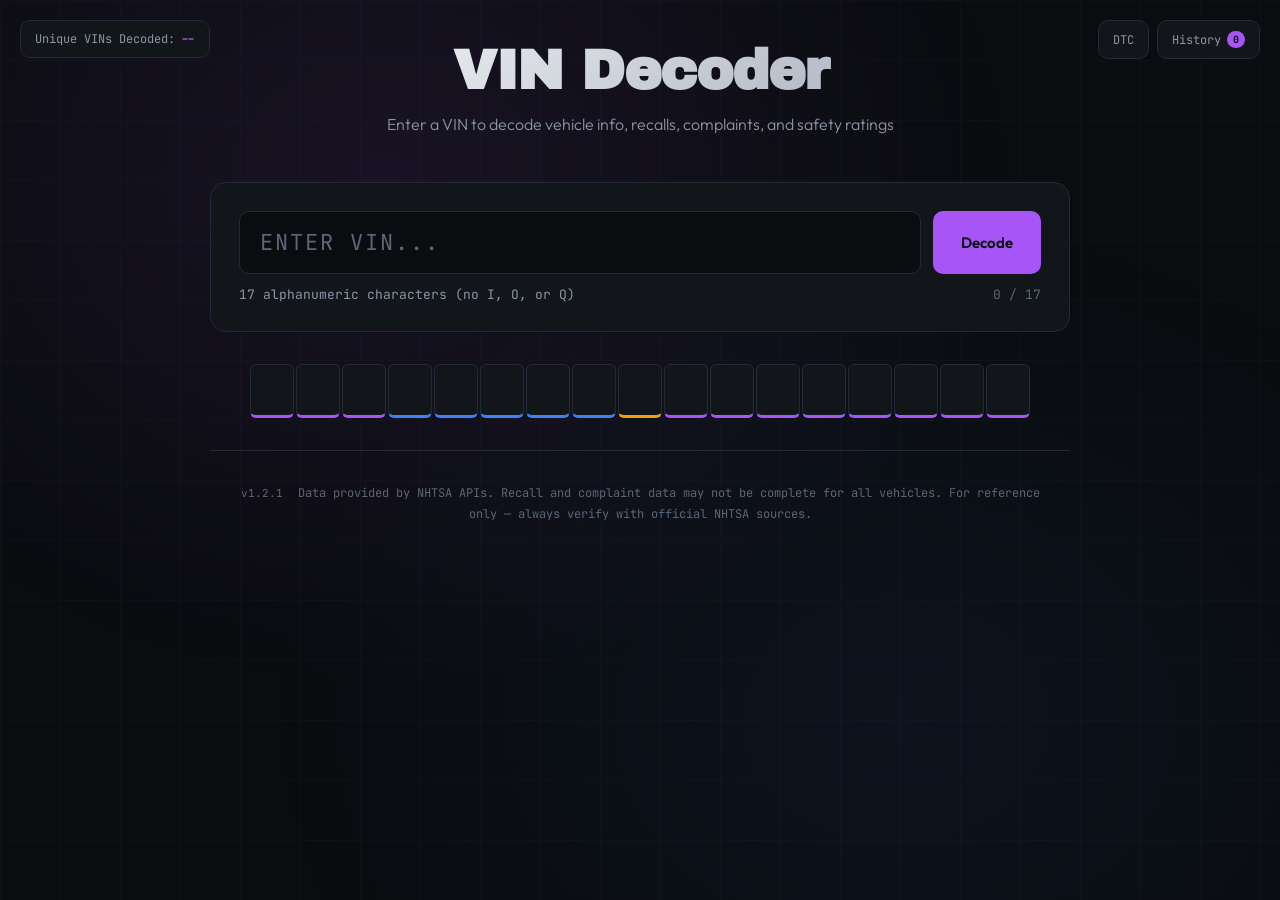
==== index.html @ a4f90e6f "Add auto-deploy pipeline: CI release build + server pull updater" ====
<!DOCTYPE html>
<html lang="en">
<head>
<meta charset="UTF-8">
<meta name="viewport" content="width=device-width, initial-scale=1.0">
<meta name="theme-color" content="#a855f7">
<meta name="apple-mobile-web-app-capable" content="yes">
<meta name="apple-mobile-web-app-status-bar-style" content="black-translucent">
<meta name="apple-mobile-web-app-title" content="VIN Decoder">
<meta name="description" content="Free VIN decoder — decode vehicle info, check recalls, browse complaints, and view safety ratings">
<meta property="og:type" content="website">
<meta property="og:title" content="VIN Decoder — Free Vehicle History & Recall Lookup">
<meta property="og:description" content="Decode any VIN instantly. Get vehicle specs, safety ratings, recalls, and complaints from official NHTSA data. 100% free, no sign-up required.">
<meta property="og:url" content="https://readmyvin.com">
<meta property="og:site_name" content="ReadMyVIN">
<meta property="og:image" content="https://readmyvin.com/og-image.svg">

<link rel="manifest" href="manifest.json?v=2">
<link rel="stylesheet" href="scanner.css">
<link rel="apple-touch-icon" href="icon-180x180.png">
<title>VIN Decoder</title>
<script type="application/ld+json">
{
  "@context": "https://schema.org",
  "@type": "WebApplication",
  "name": "VIN Decoder",
  "description": "Free VIN decoder — decode vehicle info, check recalls, browse complaints, and view safety ratings using official NHTSA data.",
  "url": "https://readmyvin.com",
  "applicationCategory": "UtilityApplication",
  "operatingSystem": "Any",
  "offers": {
    "@type": "Offer",
    "price": "0",
    "priceCurrency": "USD"
  },
  "aggregateRating": {
    "@type": "AggregateRating",
    "ratingValue": "4.8",
    "ratingCount": "1247"
  }
}
</script>
<link rel="icon" type="image/svg+xml" href="data:image/svg+xml,%3Csvg xmlns='http://www.w3.org/2000/svg' viewBox='0 0 32 32'%3E%3Crect width='32' height='32' rx='6' fill='%230a0c0f'/%3E%3Crect x='1' y='1' width='30' height='30' rx='5' fill='none' stroke='%23252a35' stroke-width='1'/%3E%3Ctext x='16' y='21' text-anchor='middle' font-family='monospace' font-weight='bold' font-size='12' fill='%23a855f7'%3EVIN%3C/text%3E%3C/svg%3E">
<link href="https://fonts.googleapis.com/css2?family=Archivo+Black&family=JetBrains+Mono:wght@400;500;700&family=Outfit:wght@300;400;500;600&display=swap" rel="stylesheet">
<link rel="preconnect" href="https://api.nhtsa.gov">
<style>
  *,*::before,*::after{margin:0;padding:0;box-sizing:border-box}
  html{overflow-x:clip}
  :root{--bg:#0a0c0f;--surface:#12151a;--surface2:#1a1e26;--border:#252a35;--border-glow:#2a3a4a;--text:#e0e4ec;--text-dim:#8b95a5;--text-muted:#5a6577;--accent:#a855f7;--accent-dim:#a855f730;--accent-glow:#a855f718;--warn:#f59e0b;--error:#ef4444;--success:#10b981;--blue:#3b82f6;--purple:#a855f7;--pink:#ec4899;--orange:#f97316}
  body{font-family:'Outfit',sans-serif;background:var(--bg);color:var(--text);min-height:100vh;overflow-x:hidden}
  body::before{content:'';position:fixed;inset:0;background:linear-gradient(var(--border)1px,transparent 1px),linear-gradient(90deg,var(--border)1px,transparent 1px);background-size:60px 60px;opacity:.15;pointer-events:none;z-index:0}
  body::after{content:'';position:fixed;inset:0;background:radial-gradient(ellipse at 30% 20%,var(--accent-glow)0%,transparent 50%),radial-gradient(ellipse at 70% 80%,#3b82f610 0%,transparent 50%);pointer-events:none;z-index:0}
  .app{position:relative;z-index:1;max-width:900px;margin:0 auto;padding:40px 20px 80px}
  .offline-banner{display:none;position:fixed;top:0;left:0;right:0;background:#f59e0b;color:#000;text-align:center;padding:8px 16px;font-family:'JetBrains Mono',monospace;font-size:12px;z-index:200;animation:slideDown .3s ease}
  .offline-banner.show{display:block}
  @keyframes slideDown{from{transform:translateY(-100%)}to{transform:translateY(0)}}
  .header{text-align:center;margin-bottom:48px}
  .header h1{font-family:'Archivo Black',sans-serif;font-size:clamp(36px,6vw,56px);letter-spacing:-1px;line-height:1.1;background:linear-gradient(135deg,#fff 0%,#99a3b3 100%);-webkit-background-clip:text;-webkit-text-fill-color:transparent}
  .header p{color:var(--text-dim);margin-top:12px;font-size:16px;font-weight:300}
  .input-zone{background:var(--surface);border:1px solid var(--border);border-radius:16px;padding:28px;margin-bottom:32px;transition:border-color .3s;position:relative}
  .input-zone:focus-within{border-color:var(--accent);box-shadow:0 0 0 3px var(--accent-dim)}
  .input-row{display:flex;gap:12px;flex-wrap:wrap}
  .input-row>*{min-width:0}
  .input-row input{flex:1;min-width:0;font-family:'JetBrains Mono',monospace;font-size:22px;font-weight:700;letter-spacing:4px;text-transform:uppercase;background:var(--bg);border:1px solid var(--border);border-radius:10px;padding:16px 20px;color:var(--text);outline:none;transition:border-color .3s}
  .input-row input::placeholder{color:var(--text-muted);font-weight:400;letter-spacing:2px}
  .input-row input:focus{border-color:var(--accent)}
.input-row input:focus-visible{outline:2px solid var(--accent);outline-offset:2px}
  .input-row input.rejected{border-color:var(--error)!important;transition:border-color 0s}
  .input-reject-tip{position:absolute;bottom:-28px;left:0;font-family:'JetBrains Mono',monospace;font-size:11px;color:var(--error);opacity:0;transition:opacity .3s;pointer-events:none}
  .input-reject-tip.show{opacity:1}
  .nav-link{display:inline-block;color:var(--text-dim);font-family:'JetBrains Mono',monospace;font-size:12px;text-decoration:none;padding:6px 12px;border:1px solid var(--border);border-radius:8px;transition:all .2s;margin-top:8px}
  .nav-link:hover{color:var(--accent);border-color:var(--accent)}
  .btn{font-family:'Outfit',sans-serif;font-size:15px;font-weight:600;background:var(--accent);color:var(--bg);border:none;border-radius:10px;padding:16px 28px;cursor:pointer;transition:all .2s;max-width:100%;white-space:normal;display:inline-flex;align-items:center;justify-content:center}
.btn:hover{filter:brightness(1.15);transform:translateY(-1px)}
.btn:focus-visible{outline:2px solid var(--accent);outline-offset:2px}
.btn:active{transform:translateY(0)}
  .btn:disabled{opacity:.5;cursor:not-allowed;transform:none;filter:none}
  .btn-reset{background:none;border:1px solid var(--border);color:var(--text-muted);font-size:18px;padding:14px 16px;border-radius:10px;cursor:pointer;transition:all .2s;display:none;line-height:1}
  .btn-reset:hover{border-color:var(--error);color:var(--error)}
  .btn-reset.visible{display:block}
  .btn-scan{background:none;border:1px solid var(--border);color:var(--text-dim);font-size:18px;padding:14px 16px;border-radius:10px;cursor:pointer;transition:all .2s;display:none!important;white-space:normal}
  .btn-scan:hover{border-color:var(--accent);color:var(--accent)}
  .btn-scan:focus-visible{outline:2px solid var(--accent);outline-offset:2px}
  .btn-scan.mobile-visible{display:flex!important}
  .warn-msg{display:none;padding:14px 18px;border-radius:10px;background:#f59e0b15;border:1px solid #f59e0b40;color:var(--warn);font-size:14px;margin-bottom:20px;font-family:'JetBrains Mono',monospace}
  .warn-msg.active{display:flex;align-items:center;gap:10px;animation:fadeUp .3s ease}
  .input-hint{display:flex;justify-content:space-between;align-items:center;margin-top:12px;font-size:13px;color:var(--text-dim);font-family:'JetBrains Mono',monospace}
  .char-count{color:var(--text-muted)}.char-count.valid{color:var(--success)}
  .vin-visual{display:flex;justify-content:center;gap:2px;margin-bottom:32px;flex-wrap:wrap}
  .vin-char{width:44px;height:54px;display:flex;align-items:center;justify-content:center;font-family:'JetBrains Mono',monospace;font-size:20px;font-weight:700;background:var(--surface);border:1px solid var(--border);border-radius:6px;transition:all .3s;cursor:default;position:relative}
  .vin-char.filled{color:#fff;border-color:var(--border-glow)}
  .vin-char.wmi{border-bottom:3px solid var(--accent)}.vin-char.vds{border-bottom:3px solid var(--blue)}.vin-char.check{border-bottom:3px solid var(--warn)}.vin-char.vis{border-bottom:3px solid var(--purple)}
  .vin-char:hover{background:var(--surface2);transform:translateY(-2px)}
  .vin-char::after{content:attr(data-tip);position:absolute;bottom:calc(100% + 8px);left:50%;transform:translateX(-50%) scale(0.95);background:var(--surface2);border:1px solid var(--border-glow);color:var(--text);font-size:11px;font-weight:500;font-family:'JetBrains Mono',monospace;padding:6px 10px;border-radius:8px;white-space:nowrap;pointer-events:none;opacity:0;transition:opacity .2s,transform .2s;z-index:10}
  .vin-char:hover::after{opacity:1;transform:translateX(-50%) scale(1)}
  .vin-legend{display:flex;justify-content:center;gap:20px;flex-wrap:wrap;margin-bottom:40px;font-size:12px;font-family:'JetBrains Mono',monospace}
  .legend-item{display:flex;align-items:center;gap:6px;color:var(--text-dim)}
  .legend-dot{width:10px;height:3px;border-radius:2px}
  .legend-dot.wmi{background:var(--accent)}.legend-dot.vds{background:var(--blue)}.legend-dot.check{background:var(--warn)}.legend-dot.vis{background:var(--purple)}
  .loading{display:none;text-align:center;padding:40px;font-family:'JetBrains Mono',monospace;font-size:14px;color:var(--text-dim)}
  .loading.active{display:block;animation:fadeUp .3s ease}
  .loading-steps{display:flex;justify-content:center;gap:8px;margin-top:12px;font-family:'JetBrains Mono',monospace;font-size:11px}
  .loading-step{color:var(--text-muted);transition:color .3s}
  .loading-step.active{color:var(--accent)}
  .loading-step.done{color:var(--success)}
  .loading-step::after{content:'→';margin-left:8px;color:var(--border)}
  .loading-step:last-child::after{display:none}
  .spinner{width:32px;height:32px;border:3px solid var(--border);border-top-color:var(--accent);border-radius:50%;animation:spin .8s linear infinite;margin:0 auto 16px}
  @keyframes spin{to{transform:rotate(360deg)}}
  .results{display:none}.results.active{display:block;animation:fadeUp .4s ease}
  @keyframes fadeUp{from{opacity:0;transform:translateY(16px)}to{opacity:1;transform:translateY(0)}}
  .status-bar{display:flex;align-items:center;gap:10px;padding:14px 18px;border-radius:10px;margin-bottom:12px;font-family:'JetBrains Mono',monospace;font-size:13px;line-height:1.4}
  .status-bar.valid{background:#10b98115;border:1px solid #10b98140;color:var(--success)}
  .status-bar.invalid{background:#ef444415;border:1px solid #ef444440;color:var(--error)}
  .status-bar.warn{background:#f59e0b15;border:1px solid #f59e0b40;color:var(--warn)}
  .status-bar.info{background:#3b82f615;border:1px solid #3b82f640;color:var(--blue)}
  .section-title{font-family:'JetBrains Mono',monospace;font-size:11px;font-weight:500;letter-spacing:2px;text-transform:uppercase;color:var(--text-dim);margin:32px 0 16px;padding-bottom:8px;border-bottom:1px solid var(--border);display:flex;align-items:center;gap:8px}
  .section-title:first-child{margin-top:0}
  .section-title .dot{width:6px;height:6px;border-radius:50%}
  .results-grid{display:grid;grid-template-columns:repeat(auto-fill,minmax(260px,1fr));gap:16px}
  .result-card{background:var(--surface);border:1px solid var(--border);border-radius:12px;padding:20px;transition:border-color .3s,transform .2s}
  .result-card:hover{border-color:var(--border-glow);transform:translateY(-2px)}
  .result-card .label{font-family:'JetBrains Mono',monospace;font-size:10px;font-weight:500;letter-spacing:1.5px;text-transform:uppercase;color:var(--text-dim);margin-bottom:6px}
  .result-card .value{font-size:18px;font-weight:600;color:#fff;line-height:1.3}
  .result-card .detail{font-size:13px;color:var(--text-dim);margin-top:4px}
  .result-card.highlight{border-color:var(--accent);background:linear-gradient(135deg,var(--surface)0%,var(--accent-glow)100%)}
  .result-card.wide{grid-column:1/-1}
  .stars{display:inline-flex;gap:2px}.star{color:var(--text-muted);font-size:20px}.star.filled{color:var(--warn)}
  .item-card{background:var(--surface);border:1px solid var(--border);border-radius:12px;padding:0;margin-bottom:12px;transition:border-color .3s;overflow:hidden}
  .item-card:hover{border-color:var(--border-glow)}
  .item-card .item-header{display:flex;justify-content:space-between;align-items:center;gap:12px;padding:16px 20px;cursor:pointer;user-select:none;transition:background .2s}
  .item-card .item-header:hover{background:var(--surface2)}
  .item-card .item-left{display:flex;flex-direction:column;gap:4px;flex:1;min-width:0}
  .item-card .item-title{font-size:15px;font-weight:600;color:#fff;line-height:1.3}
  .item-card .item-subtitle{font-family:'JetBrains Mono',monospace;font-size:11px;color:var(--text-muted);display:flex;gap:12px;flex-wrap:wrap}
  .item-card .item-badge{font-family:'JetBrains Mono',monospace;font-size:11px;color:var(--text-dim);white-space:nowrap;padding:2px 8px;background:var(--surface2);border-radius:4px;flex-shrink:0}
  .item-card .item-chevron{color:var(--text-muted);font-size:18px;transition:transform .3s;flex-shrink:0;margin-left:8px}
  .item-card.open .item-chevron{transform:rotate(180deg)}
  .item-card .item-detail{max-height:0;overflow:hidden;transition:max-height .4s ease,padding .3s ease}
  .item-card.open .item-detail{max-height:2000px}
  .item-card .item-detail-inner{padding:0 20px 20px;border-top:1px solid var(--border)}
  .item-card .item-body{font-size:14px;color:var(--text-dim);line-height:1.6;margin-top:12px}
  .item-card .item-meta{margin-top:10px;font-family:'JetBrains Mono',monospace;font-size:11px;color:var(--text-muted);display:flex;gap:16px;flex-wrap:wrap}
  .item-card .item-flags{display:flex;gap:8px;flex-wrap:wrap;margin-top:10px}
  .item-card .item-flag{font-family:'JetBrains Mono',monospace;font-size:11px;padding:3px 10px;border-radius:6px}
  .item-card .item-flag.crash{background:#ef444420;border:1px solid #ef444440;color:var(--error)}
  .item-card .item-flag.fire{background:#f9731620;border:1px solid #f9731640;color:var(--orange)}
  .item-card .item-flag.injury{background:#f59e0b20;border:1px solid #f59e0b40;color:var(--warn)}
  .item-card .item-flag.tsb-cat{background:#3b82f620;border:1px solid #3b82f640;color:var(--blue)}
  /* TSB category color coding */
  .tsb-card{border-left:3px solid var(--border)}
  .tsb-card[data-cat="Engine"]{border-left-color:#ef4444}
  .tsb-card[data-cat="Transmission"]{border-left-color:#a855f7}
  .tsb-card[data-cat="Brakes"]{border-left-color:#f97316}
  .tsb-card[data-cat="Suspension"]{border-left-color:#eab308}
  .tsb-card[data-cat="Electrical"]{border-left-color:#3b82f6}
  .tsb-card[data-cat="Fuel"]{border-left-color:#22c55e}
  .tsb-card[data-cat="Airbag"]{border-left-color:#dc2626}
  .tsb-card[data-cat="Body"]{border-left-color:#6b7280}
  .tsb-card[data-cat="Cooling"]{border-left-color:#06b6d4}
  .tsb-card[data-cat="Steering"]{border-left-color:#14b8a6}
  .tsb-card[data-cat="Engine"]:hover{box-shadow:0 4px 20px #ef444440}
  .tsb-card[data-cat="Transmission"]:hover{box-shadow:0 4px 20px #a855f740}
  .tsb-card[data-cat="Brakes"]:hover{box-shadow:0 4px 20px #f9731640}
  .tsb-card[data-cat="Suspension"]:hover{box-shadow:0 4px 20px #eab30840}
  .tsb-card[data-cat="Electrical"]:hover{box-shadow:0 4px 20px #3b82f640}
  .tsb-card[data-cat="Fuel"]:hover{box-shadow:0 4px 20px #22c55e40}
  .tsb-card[data-cat="Airbag"]:hover{box-shadow:0 4px 20px #dc262640}
  .tsb-card[data-cat="Body"]:hover{box-shadow:0 4px 20px #6b728040}
  .tsb-card[data-cat="Cooling"]:hover{box-shadow:0 4px 20px #06b6d440}
  .tsb-card[data-cat="Steering"]:hover{box-shadow:0 4px 20px #14b8a640}
  .tsb-item{animation:fadeInUp .4s ease backwards}
  .tsb-item .item-detail{transition:opacity .3s ease,transform .3s ease,max-height .4s ease}
  .tsb-item:not(.open) .item-detail{opacity:0;transform:translateY(-8px)}
  .tsb-item.open .item-detail{opacity:1;transform:translateY(0)}
  .tsb-empty{text-align:center;padding:48px 24px;color:var(--text-dim)}
  .tsb-empty-icon{font-size:48px;margin-bottom:16px;opacity:.5}
  .tsb-empty-title{font-size:18px;font-weight:600;color:var(--text);margin-bottom:8px}
  .tsb-empty-desc{font-size:14px;line-height:1.6}
  .tsb-severity-highlight{padding:1px 4px;border-radius:3px;font-weight:500}
  .tsb-severity-highlight.safety{background:#10b98120;color:var(--success)}
  .tsb-severity-highlight.fire{background:#f9731620;color:var(--orange)}
  .tsb-severity-highlight.crash{background:#ef444420;color:var(--error)}
  .tsb-severity-highlight.injury{background:#f59e0b20;color:var(--warn)}
  @media(min-width:1024px){.tsb-items{display:grid;grid-template-columns:repeat(2,1fr);gap:12px}}
  .tsb-cat-Engine{background:#ef444420;border:1px solid #ef444440;color:#ef4444}
  .tsb-cat-Transmission{background:#a855f720;border:1px solid #a855f740;color:#a855f7}
  .tsb-cat-Brakes{background:#f9731620;border:1px solid #f9731640;color:#f97316}
  .tsb-cat-Suspension{background:#eab30820;border:1px solid #eab30840;color:#eab308}
  .tsb-cat-Electrical{background:#3b82f620;border:1px solid #3b82f640;color:#3b82f6}
  .tsb-cat-Fuel{background:#22c55e20;border:1px solid #22c55e40;color:#22c55e}
  .tsb-cat-Airbag{background:#dc262620;border:1px solid #dc262640;color:#dc2626}
  .tsb-cat-Body{background:#6b728020;border:1px solid #6b728040;color:#9ca3af}
  .tsb-cat-Cooling{background:#06b6d420;border:1px solid #06b6d440;color:#06b6d4}
  .tsb-cat-Steering{background:#14b8a620;border:1px solid #14b8a640;color:#14b8a6}
  .tsb-system-tag{font-family:'JetBrains Mono',monospace;font-size:10px;padding:2px 8px;border-radius:4px;background:var(--surface2);color:var(--text-dim);white-space:nowrap;text-transform:uppercase;letter-spacing:0.5px}
  .tsb-preview{font-size:13px;color:var(--text-muted);line-height:1.4;margin-top:6px;display:-webkit-box;-webkit-line-clamp:2;-webkit-box-orient:vertical;overflow:hidden}
  .tsb-search-bar{display:flex;gap:8px;margin-bottom:12px}
  .tsb-search-input{flex:1;font-family:'JetBrains Mono',monospace;font-size:13px;background:var(--surface);border:1px solid var(--border);border-radius:8px;padding:10px 14px;color:var(--text);outline:none;transition:border-color .2s}
  .tsb-search-input:focus{border-color:var(--accent)}
  .tsb-search-input::placeholder{color:var(--text-muted)}
  .tsb-filters{display:flex;flex-wrap:wrap;gap:6px;margin-bottom:16px}
  .tsb-filter-pill{display:inline-flex;align-items:center;gap:4px;font-family:'JetBrains Mono',monospace;font-size:11px;padding:4px 10px;border-radius:6px;cursor:pointer;transition:all .2s;user-select:none;border:1px solid var(--border);background:var(--surface);color:var(--text-dim)}
  .tsb-filter-pill:hover{border-color:var(--accent)}
  .tsb-filter-pill.active{border-color:var(--accent);background:var(--accent-dim);color:var(--accent)}
  .tsb-filter-pill .pill-dot{width:6px;height:6px;border-radius:50%;flex-shrink:0}
  .comp-pills{margin-bottom:24px;display:flex;flex-wrap:wrap;gap:6px}
  .comp-pill{display:inline-flex;align-items:center;gap:6px;background:var(--surface);border:1px solid var(--border);border-radius:8px;padding:6px 12px;font-size:13px;cursor:pointer;transition:all .2s;user-select:none}
  .comp-pill:hover{border-color:var(--accent);background:var(--surface2)}
  .comp-pill.active{border-color:var(--accent);background:var(--accent-dim);color:var(--accent)}
  .comp-pill .pill-count{color:#fff;font-weight:600}
  .comp-pill .pill-label{color:var(--text-dim)}
  .comp-pill.active .pill-label{color:var(--accent)}
  .comp-pill.show-all{border-style:dashed;color:var(--text-muted);font-family:'JetBrains Mono',monospace;font-size:11px}
  .comp-pill.show-all.active{border-style:solid}
  .complaint-card-hidden{display:none!important}
  .count-badge{font-family:'JetBrains Mono',monospace;font-size:13px;padding:6px 14px;border-radius:8px;display:inline-block;margin-bottom:16px}
  .count-badge.danger{background:#ef444420;border:1px solid #ef444440;color:var(--error)}
  .count-badge.safe{background:#10b98120;border:1px solid #10b98140;color:var(--success)}
.error-msg{display:none;padding:14px 18px;border-radius:10px;background:#ef444415;border:1px solid #ef444440;color:var(--error);font-size:14px;margin-bottom:20px;font-family:'JetBrains Mono',monospace}
.error-msg.active{display:flex;align-items:center;gap:10px;animation:fadeUp .3s ease}
.error-msg .retry-btn{background:var(--error);color:#fff;border:none;border-radius:6px;padding:6px 12px;margin-left:auto;cursor:pointer;font-family:'JetBrains Mono',monospace;font-size:12px;transition:filter .2s}
.error-msg .retry-btn:hover{filter:brightness(1.2)}
  .copy-btn{display:inline-flex;align-items:center;gap:6px;background:var(--surface);border:1px solid var(--border);color:var(--text-dim);font-family:'JetBrains Mono',monospace;font-size:12px;padding:8px 14px;border-radius:8px;cursor:pointer;transition:all .2s;float:right;margin-top:-4px}
  .copy-btn:hover{border-color:var(--accent);color:var(--accent)}
  .copy-btn.copied{border-color:var(--success);color:var(--success)}
  .tsb-btn{display:block;width:100%;background:var(--surface);border:1px solid var(--border);color:var(--accent);font-family:'JetBrains Mono',monospace;font-size:14px;padding:12px 16px;border-radius:10px;cursor:pointer;transition:all .2s;margin:16px 0}
  .tsb-btn:hover{border-color:var(--accent);background:var(--accent);color:var(--bg)}
  .tsb-btn:disabled{opacity:0.6;cursor:wait}
  .tsb-load-more{background:var(--surface);border:1px solid var(--border);color:var(--accent);font-family:'JetBrains Mono',monospace;font-size:14px;padding:12px 16px;border-radius:10px;cursor:pointer;transition:all .2s;width:100%;display:block;text-align:center}
  .tsb-load-more:hover{border-color:var(--accent);background:var(--accent);color:var(--bg)}
  .tsb-load-more:disabled{opacity:0.6;cursor:wait;background:var(--surface);color:var(--text-dim)}
  .tsb-load-all{background:var(--surface);border:1px solid var(--border);color:var(--accent)}
  .tsb-load-all:hover{border-color:var(--accent);background:var(--accent);color:var(--bg)}
  .fixed-btns{position:fixed;top:20px;right:20px;z-index:50;display:flex;gap:8px}
  .fixed-btn{display:flex;align-items:center;gap:6px;background:var(--surface);border:1px solid var(--border);color:var(--text-dim);font-family:'JetBrains Mono',monospace;font-size:12px;padding:10px 14px;border-radius:10px;cursor:pointer;transition:all .2s}
  .fixed-btn:hover{border-color:var(--accent);color:var(--accent)}
.fixed-btn:focus-visible{outline:2px solid var(--accent);outline-offset:2px}
  .fixed-btn .hcount{background:var(--accent);color:var(--bg);font-size:10px;font-weight:700;padding:2px 6px;border-radius:10px;min-width:18px;text-align:center}
.global-counter{position:fixed;top:20px;left:20px;z-index:50;display:flex;align-items:center;gap:6px;background:var(--surface);border:1px solid var(--border);color:var(--text-dim);font-family:'JetBrains Mono',monospace;font-size:12px;padding:10px 14px;border-radius:10px;transition:all .2s}
.global-counter:hover{border-color:var(--accent);color:var(--accent)}
.global-counter .count{color:var(--accent);font-weight:700}
  .top-btn{opacity:0;pointer-events:none;transform:translateY(-8px);transition:all .3s}
  .top-btn.visible{opacity:1;pointer-events:auto;transform:translateY(0)}
  .history-overlay{position:fixed;inset:0;background:rgba(0,0,0,.5);z-index:90;opacity:0;pointer-events:none;transition:opacity .3s}
  .history-overlay.open{opacity:1;pointer-events:auto}
  .history-drawer{position:fixed;top:0;right:0;bottom:0;width:400px;max-width:90vw;background:var(--bg);border-left:1px solid var(--border);z-index:100;transform:translateX(100%);transition:transform .3s ease;display:flex;flex-direction:column}
  .history-drawer.open{transform:translateX(0)}
  .drawer-header{display:flex;justify-content:space-between;align-items:center;padding:20px;border-bottom:1px solid var(--border);flex-shrink:0}
  .drawer-title{font-family:'JetBrains Mono',monospace;font-size:13px;font-weight:500;letter-spacing:1.5px;text-transform:uppercase;color:var(--text-dim)}
  .drawer-close{background:none;border:none;color:var(--text-muted);font-size:20px;cursor:pointer;padding:4px 8px;border-radius:6px;transition:color .2s}
  .drawer-close:hover{color:var(--text)}
  .history-controls{display:flex;gap:10px;padding:16px 20px;border-bottom:1px solid var(--border);flex-shrink:0}
  .history-controls input{flex:1;font-family:'JetBrains Mono',monospace;font-size:13px;background:var(--surface);border:1px solid var(--border);border-radius:8px;padding:8px 12px;color:var(--text);outline:none}
  .history-controls input:focus{border-color:var(--accent)}
  .history-controls input::placeholder{color:var(--text-muted)}
  .history-clear{font-family:'JetBrains Mono',monospace;font-size:11px;background:none;border:1px solid var(--border);color:var(--text-muted);padding:8px 12px;border-radius:8px;cursor:pointer;transition:all .2s;white-space:nowrap}
  .history-clear:hover{border-color:var(--error);color:var(--error)}
  .history-list{flex:1;overflow-y:auto}
  .history-list-empty{padding:24px 20px;text-align:center;color:var(--text-muted);font-size:13px;font-family:'JetBrains Mono',monospace}
  .history-item{display:flex;justify-content:space-between;align-items:center;padding:12px 20px;border-bottom:1px solid var(--border);cursor:pointer;transition:background .2s;gap:12px}
  .history-item:last-child{border-bottom:none}
  .history-item:hover{background:var(--surface)}
  .history-item-left{flex:1;min-width:0}
  .history-item-vin{font-family:'JetBrains Mono',monospace;font-size:13px;font-weight:600;color:#fff;letter-spacing:1px}
  .history-item-vehicle{font-size:13px;color:var(--text-dim);margin-top:2px;white-space:nowrap;overflow:hidden;text-overflow:ellipsis}
  .history-item-date{font-family:'JetBrains Mono',monospace;font-size:11px;color:var(--text-muted);white-space:nowrap;flex-shrink:0}
  .history-item-del{background:none;border:none;color:var(--text-muted);cursor:pointer;font-size:14px;padding:4px 8px;border-radius:4px;transition:color .2s;flex-shrink:0}
  .history-item-del:hover{color:var(--error)}
  .footer{text-align:center;padding:32px 16px;color:var(--text-muted);font-size:12px;font-family:'JetBrains Mono',monospace;border-top:1px solid var(--border);margin-top:32px;line-height:1.8}
.version-badge{color:var(--text-muted);font-size:11px;margin-right:8px}

  @media(max-width:900px){
     .app{padding-top:70px;padding-left:16px;padding-right:16px}
     .input-zone{padding:20px}
     .input-row input{width:100%;flex:none;font-size:16px;letter-spacing:2px;padding:14px 16px}
     .btn-reset.visible{display:block}
     .btn{flex:1;padding:14px 16px}
     .vin-char{width:30px;height:40px;font-size:14px}
     .vin-char::after{display:none}
     .vin-legend{gap:12px;font-size:10px;margin-bottom:24px}
     .results-grid{grid-template-columns:1fr!important}
     .result-card .value{font-size:16px;word-break:break-word}
     .result-card{padding:16px}
     .section-title{font-size:10px;letter-spacing:1.5px}
     .status-bar{font-size:12px;padding:12px 14px}
     .copy-btn{float:none;display:block;width:100%;text-align:center;margin-bottom:12px;margin-top:0}
     .item-card .item-title{font-size:14px}
     .item-card .item-subtitle{font-size:10px}
     .item-card .item-detail-inner{padding:0 16px 16px}
     .item-card .item-body{font-size:13px}
     .comp-pill{padding:5px 10px;font-size:12px}
     .comp-pill .pill-label{white-space:normal;line-height:1.3}
     .count-badge{font-size:12px}
     .header{margin-bottom:32px}
     .header p{font-size:14px}
     .warn-msg{font-size:13px}
     .error-msg{font-size:13px}
     .fixed-btns{top:12px;right:12px}
     .fixed-btn{font-size:11px;padding:8px 10px}
     .global-counter{position:static;width:fit-content;margin-top:12px;margin-bottom:16px;margin-left:16px;font-size:11px;padding:8px 10px}
   }
  @media (orientation: landscape) and (max-width: 900px) {
     html{max-width:100vw !important}
     body{max-width:480px !important;margin:0 auto !important;padding:0 !important}
     .app{max-width:480px !important;margin:0 auto !important;padding:16px !important;box-sizing:border-box !important}
     .fixed-btns{position:absolute !important;top:8px !important;right:8px !important}
     .fixed-btn{font-size:10px !important;padding:6px 8px !important}
     .history-drawer{width:320px !important}
     .results-grid{grid-template-columns:1fr !important}
     .input-row{flex-wrap:wrap !important}
     .input-row input{width:100% !important;flex:none !important}
     .btn{width:100% !important;flex:none !important}
   }
</style>
</head>
<body>
<div class="offline-banner" id="offlineBanner">📡 You're offline — showing cached results</div>
<div class="global-counter" id="globalCounter" title="Total unique VINs decoded globally">Unique VINs Decoded: <span class="count" id="globalCount">--</span></div>
<div class="app">
  <div class="header">
    <h1>VIN Decoder</h1>
    <p>Enter a VIN to decode vehicle info, recalls, complaints, and safety ratings</p>
  </div>
  <div class="input-zone">
    <div class="input-row">
      <input type="text" id="vinInput" maxlength="17" placeholder="Enter VIN..." autocomplete="off" spellcheck="false" autocapitalize="characters" autocorrect="off">
      <button class="btn-reset" id="resetBtn" onclick="resetDecode()" title="Clear">✕</button>
      <button class="btn" id="decodeBtn" onclick="decodeVIN(true)">Decode</button>
      <button class="btn-scan" id="scanBtn" title="Scan VIN barcode">📷</button>
    </div>
    <div class="input-hint"><span>17 alphanumeric characters (no I, O, or Q)</span><span class="char-count" id="charCount">0 / 17</span></div>
    <span class="input-reject-tip" id="rejectTip">I, O, and Q are not used in VINs</span>
  </div>
  <div id="vinVisual" class="vin-visual"></div>
  <div class="vin-legend" id="vinLegend" style="display:none">
    <div class="legend-item"><div class="legend-dot wmi"></div>WMI (1–3)</div>
    <div class="legend-item"><div class="legend-dot vds"></div>VDS (4–8)</div>
    <div class="legend-item"><div class="legend-dot check"></div>Check (9)</div>
    <div class="legend-item"><div class="legend-dot vis"></div>VIS (10–17)</div>
  </div>
  <div class="error-msg" id="errorMsg"></div>
  <div class="warn-msg" id="warnMsg"></div>
  <div class="loading" id="loading"><div class="spinner"></div><span id="loadingText">Decoding VIN...</span><div class="loading-steps"><span class="loading-step" id="step1">① Decode</span><span class="loading-step" id="step2">Find</span><span class="loading-step" id="step3">Data</span><span class="loading-step" id="step4">Done</span></div></div>
  <div class="results" id="results"></div>
  <div class="footer"><span class="version-badge" id="versionDisplay"></span> Data provided by NHTSA APIs. Recall and complaint data may not be complete for all vehicles. For reference only — always verify with official NHTSA sources.</div>
</div>
<div class="fixed-btns">
  <button class="fixed-btn top-btn" id="topBtn" onclick="window.scrollTo({top:0,behavior:'smooth'})">↑ Top</button>
  <a href="/dtc" class="fixed-btn" style="text-decoration:none">DTC</a>
  <button class="fixed-btn" onclick="toggleHistory()">History <span class="hcount" id="historyCount">0</span></button>
</div>
<div class="history-overlay" id="historyOverlay" onclick="toggleHistory()"></div>
<div class="history-drawer" id="historyDrawer">
  <div class="drawer-header">
    <span class="drawer-title">Decode History</span>
    <button class="drawer-close" onclick="toggleHistory()">✕</button>
  </div>
  <div class="history-controls">
    <input type="text" id="historySearch" placeholder="Search history..." oninput="renderHistory()">
    <button class="history-clear" onclick="clearHistory()">Clear All</button>
  </div>
  <div class="history-list" id="historyList"></div>
</div>
<script>
const VERSION = '1.2.1';

// ===== ERROR HANDLING =====
let lastVIN = '';
function setError(msg, showRetry = false) {
  const err = document.getElementById('errorMsg');
  err.innerHTML = `<span>✕</span> ${msg}${showRetry ? '<button class="retry-btn" onclick="retryLastVIN()">Retry</button>' : ''}`;
  err.classList.add('active');
}
function retryLastVIN() {
  if (lastVIN) {
    document.getElementById('vinInput').value = lastVIN;
    decodeVIN(true);
  }
}

// ===== API =====
async function apiFetch(url,ms=15000){const c=new AbortController(),t=setTimeout(()=>c.abort(),ms);try{const r=await fetch(url,{signal:c.signal});clearTimeout(t);if(!r.ok)throw new Error(`HTTP ${r.status}`);return await r.json()}catch(e){clearTimeout(t);throw e}}
// Soft version: returns fallback on HTTP 400 (model not in NHTSA DB), marked so we can tell
async function apiFetchSoft(url,fallback,ms=15000){try{return await apiFetch(url,ms)}catch(e){if(e.message&&e.message.includes('400'))return fallback;throw e}}
function enc(s){return encodeURIComponent(s)}
function v(x){return(!x||x==='Not Applicable'||String(x).trim()==='')?null:String(x).trim()}

function esc(s){if(s==null)return'';return String(s).replace(/&/g,'&amp;').replace(/</g,'&lt;').replace(/>/g,'&gt;').replace(/"/g,'&quot;').replace(/'/g,'&#39;')}

async function hashVIN(vin){const e=new TextEncoder();const d=e.encode(vin);const h=await crypto.subtle.digest('SHA-256',d);const a=Array.from(new Uint8Array(h));return a.map(b=>b.toString(16).padStart(2,'0')).join('')}

// ===== MAINTENANCE DATA =====
let maintenanceCache = null;
async function getMaintenanceData(make, model, year, engine){
  if(!make||!model)return null;
  if(!maintenanceCache){
    try{
      const resp = await fetch('/maintenance-data-v2.json?v=' + Date.now());
      maintenanceCache = await resp.json();
    }catch(e){console.warn('Failed to load maintenance data:',e);return null}
  }
  const vehicles = maintenanceCache.vehicles;
  const makeKey = make.toLowerCase().replace(/[^a-z0-9]/g,'');
  const modelKey = model.toLowerCase().replace(/[^a-z0-9]/g,'');
  const modelYear = year ? parseInt(year) : null;
  const engineClean = engine ? engine.toLowerCase().replace(/[^a-z0-9]/g,'') : null;

  // Extract displacement from engine string (e.g., "5.0L 8-cyl V-Shaped" -> "50")
  function getDisplacement(str){
    if(!str)return null;
    const m = str.match(/(\d+)\.(\d+)\s*[lL]/);
    if(m) return m[1]+m[2]; // "5.0L" -> "50"
    const m2 = str.replace(/[^a-z0-9]/gi,'').match(/(\d{2,3})l/i);
    if(m2) return m2[1];
    return null;
  }
  const inputDisp = getDisplacement(engine);

  // Helper: check year range
  function isYearMatch(v){
    if(!v.years)return true;
    const yrs = v.years.split('-');
    if(yrs.length === 2){
      const minYr = parseInt(yrs[0]);
      const maxYr = parseInt(yrs[1]);
      if(modelYear && (modelYear < minYr || modelYear > maxYr)) return false;
    }
    return true;
  }

  // Helper: check engine match via displacement + keywords
  function isEngineMatch(v){
    if(!engineClean || !v.engine)return true;
    const entryEngineClean = v.engine.toLowerCase().replace(/[^a-z0-9]/g,'');
    // Exact or partial string match
    if(engineClean === entryEngineClean) return true;
    if(engineClean.includes(entryEngineClean) || entryEngineClean.includes(engineClean)) return true;
    // Displacement match: compare numeric displacement (e.g., "50" matches "50")
    const entryDisp = getDisplacement(v.engine);
    if(inputDisp && entryDisp && inputDisp === entryDisp) return true;
    return false;
  }

  // Helper: check both year and engine
  function isMatch(v){ return isYearMatch(v) && isEngineMatch(v); }

  // Helper: score an engine match (higher = better)
  function engineScore(v){
    if(!engineClean || !v.engine) return 1;
    const entryEngineClean = v.engine.toLowerCase().replace(/[^a-z0-9]/g,'');
    if(engineClean === entryEngineClean) return 100;
    if(engineClean.includes(entryEngineClean) || entryEngineClean.includes(engineClean)) return 80;
    const entryDisp = getDisplacement(v.engine);
    if(inputDisp && entryDisp && inputDisp === entryDisp) return 60;
    return 0;
  }

  // Collect all candidate keys for a given model base name
  function findBestForModel(baseKey){
    const candidates = [];
    for(const [vk, vv] of Object.entries(vehicles)){
      if(!vk.startsWith(makeKey + '_')) continue;
      // Key must contain the base model name
      const keyAfterMake = vk.slice(makeKey.length + 1);
      if(keyAfterMake === baseKey || keyAfterMake.startsWith(baseKey + '_') || keyAfterMake.startsWith(baseKey)){
        // Verify the base model is really a prefix, not a substring of a different model
        const afterBase = keyAfterMake.slice(baseKey.length);
        if(afterBase === '' || afterBase.startsWith('_') || /^\d/.test(afterBase)){
          if(isYearMatch(vv)){
            candidates.push({key: vk, entry: vv, score: engineScore(vv)});
          }
        }
      }
    }
    if(candidates.length === 0) return null;
    // Sort by engine score descending, pick best
    candidates.sort((a,b) => b.score - a.score);
    // Only return if the best candidate has some engine relevance (score > 0), or if there's only one
    if(candidates[0].score > 0 || candidates.length === 1) return candidates[0].entry;
    // If no engine match at all, return the base entry (no suffix) if it exists
    const base = candidates.find(c => c.key === makeKey + '_' + baseKey);
    return base ? base.entry : candidates[0].entry;
  }

  // Priority matching: WRX takes precedence
  if(modelKey.includes('wrx')){
    if(vehicles['subaru_wrx_sti'] && isMatch(vehicles['subaru_wrx_sti'])) return vehicles['subaru_wrx_sti'];
    if(modelYear && modelYear >= 2022 && vehicles['subaru_wrx_2022'] && isMatch(vehicles['subaru_wrx_2022'])) return vehicles['subaru_wrx_2022'];
    if(vehicles['subaru_wrx'] && isMatch(vehicles['subaru_wrx'])) return vehicles['subaru_wrx'];
    return null;
  }

  // Try exact key match first
  let key = makeKey + '_' + modelKey;
  if(vehicles[key] && isMatch(vehicles[key])) return vehicles[key];

  // Try extracting the model root (e.g., "f150supercab" -> "f150")
  const modelRoot = modelKey.match(/^([a-z]*\d+|[a-z]+)/);
  const baseModel = modelRoot ? modelRoot[1] : modelKey;
  if(baseModel !== modelKey){
    const result = findBestForModel(baseModel);
    if(result) return result;
  }

  // Try known model patterns (handles cases like "grandcherokee" -> "grand_cherokee")
  const knownModels = [
    'f150','f250','f350','silverado','sierra','camry','corolla','rav4','chr',
    'civic','accord','crv','cr_v','altima','sentra','rogue','sonata','elantra',
    'tucson','sportage','sorento','jetta','golf','outback','forester',
    'crosstrek','ascent','brz','impreza','legacy','wrangler','challenger',
    'charger','grandcherokee','grand_cherokee','cherokee','compass','renegade',
    'gladiator','model3','modely','models','modelx','cybertruck',
    'cclass','c300','c43','sclass','glc','gla','gle','e350','e53',
    '3series','4series','5series','x3','x5','m3',
    'a3','a4','a6','q3','q5','q7','etron',
    'es','rx','is','nx','ux','lx','gx','rc',
    'tlx','rdx','mdx','nsx','cdx',
    'q50','q60','qx50','qx60','qx80',
    's60','s90','xc40','xc60','xc90',
    'macan','cayenne','911',
    'tahoe','suburban','equinox','traverse','blazer','colorado','camaro',
    'explorer','escape','edge','expedition','ranger','bronco','maverick',
    'transit','ecosport','focus','fusion','mustang','territory',
    'durango','ram1500','ram2500','ram3500',
    'carnival','seltos','forte','telluride','k5','soul',
    'palisade','santafe','kona','venue',
    'armada','titan','frontier','pathfinder','maxima',
    'pilot','odyssey','ridgeline','hrv','hr_v',
    'highlander','tacoma','4runner','tundra','sequoia','sienna',
    'malibu',
    'sierra','terrain','acadia','yukon','canyon',
    'cx5','cx9','cx50','mazda3','miata','mx5',
    'escalade','xt5','ct5',
    'navigator','aviator','corsair',
    'g70','g80','gv70','gv80'
  ];
  for(const known of knownModels){
    const knownClean = known.replace(/[^a-z0-9]/g,'');
    if(modelKey.includes(knownClean)){
      // Try direct key
      key = makeKey + '_' + known;
      if(vehicles[key] && isMatch(vehicles[key])) return vehicles[key];
      // Try with underscore variant
      key = makeKey + '_' + knownClean;
      if(vehicles[key] && isMatch(vehicles[key])) return vehicles[key];
      // Try best engine-specific match for this model
      const result = findBestForModel(knownClean);
      if(result) return result;
      // Also try the underscore variant as base
      if(known.includes('_')){
        const result2 = findBestForModel(known);
        if(result2) return result2;
      }
    }
  }

  // Final fallback: scan all entries for this make, match by entry name
  const modelWords = model.toLowerCase().split(/[\s\-]+/).filter(w => w.length > 1);
  let bestFallback = null, bestFallbackScore = 0;
  for(const [vk, vv] of Object.entries(vehicles)){
    if(!vk.startsWith(makeKey + '_')) continue;
    if(!isYearMatch(vv)) continue;
    const entryName = (vv.name||'').toLowerCase();
    // Count how many model words appear in the entry name
    let nameScore = 0;
    for(const w of modelWords){
      if(entryName.includes(w)) nameScore++;
    }
    if(nameScore === 0) continue;
    const eScore = engineScore(vv);
    const totalScore = nameScore * 100 + eScore;
    if(totalScore > bestFallbackScore){
      bestFallbackScore = totalScore;
      bestFallback = vv;
    }
  }
  if(bestFallback) return bestFallback;

  return null;
}

// ===== UI =====
function card(l,val,det,ex){if(!val)return'';return`<div class="result-card${ex?' '+ex:''}"><div class="label">${l}</div><div class="value">${esc(val)}</div>${det?`<div class="detail">${esc(det)}</div>`:''}</div>`}
function section(t,c,cards){const f=cards.filter(Boolean);if(!f.length)return'';return`<div class="section-title"><div class="dot" style="background:${c}"></div>${t}</div><div class="results-grid">${f.join('')}</div>`}
function starsHTML(r){if(!r||r==='Not Rated')return'<span style="color:var(--text-muted)">Not Rated</span>';const n=parseInt(r);if(isNaN(n))return'<span style="color:var(--text-muted)">Not Rated</span>';let h='<div class="stars">';for(let i=1;i<=5;i++)h+=`<span class="star${i<=n?' filled':''}">★</span>`;return h+'</div>'}
function toggleItem(el){el.closest('.item-card').classList.toggle('open')}
let activeFilter=null;
function filterComplaints(comp){
  const pills=document.querySelectorAll('.comp-pill');
  const cards=document.querySelectorAll('.complaint-item');
  const countEl=document.getElementById('complaintListTitle');
  if(activeFilter===comp){activeFilter=null}else{activeFilter=comp}
  pills.forEach(p=>{p.classList.toggle('active',p.dataset.comp===activeFilter)});
  let shown=0;
  cards.forEach(c=>{
    if(!activeFilter){c.classList.remove('complaint-card-hidden');shown++}
    else{
      const comps=c.dataset.components||'';
      if(comps.includes(activeFilter)){c.classList.remove('complaint-card-hidden');shown++}
      else{c.classList.add('complaint-card-hidden')}
    }
  });
  if(countEl)countEl.textContent=activeFilter?`${shown} ${activeFilter} complaint${shown!==1?'s':''}`:`All Complaints`;
}

// ===== TSB / Manufacturer Communications =====
const TSB_CATEGORIES={
  'Engine':['engine','motor','cylinder','piston','valve','timing','oil','lubrication'],
  'Transmission':['transmission','gear','clutch','drive','axle','differential','shift'],
  'Brakes':['brake','abs','caliper','rotor','pad','hydraulic','braking'],
  'Suspension':['suspension','shock','spring','strut','arm','control arm','wheel alignment'],
  'Electrical':['battery','alternator','starter','wiring','electrical','sensor','module','fuse'],
  'Fuel':['fuel','injection','pump','injector','tank','fuel system','gasoline','diesel'],
  'Airbag':['airbag','air bag','srs','restraint','seat belt','inflator'],
  'Body':['body','paint','corrosion','rust','door','window','mirror','trim'],
  'Cooling':['cooling','radiator','coolant','fan','thermostat','heater','overheat'],
  'Steering':['steering','power steering','rack','pump','column','tie rod']
};
const TSB_CAT_COLORS={'Engine':'#ef4444','Transmission':'#a855f7','Brakes':'#f97316','Suspension':'#eab308','Electrical':'#3b82f6','Fuel':'#22c55e','Airbag':'#dc2626','Body':'#6b7280','Cooling':'#06b6d4','Steering':'#14b8a6'};

function getTSBCategory(desc,system){
  if(!desc&&!system)return null;
  const d=((desc||'')+' '+(system||'')).toLowerCase();
  for(const[cat,keywords]of Object.entries(TSB_CATEGORIES)){
    if(keywords.some(k=>d.includes(k)))return cat;
  }
  return null;
}
function parseTSBDate(dateStr){
  if(!dateStr || dateStr==='0001-01-01T00:00:00Z') return 'Unknown';
  const yr = parseInt(dateStr.substring(0,4));
  const currentYear = new Date().getFullYear();
  if(isNaN(yr) || yr < 1990 || yr > currentYear + 2) return 'Unknown';
  const d=new Date(dateStr.substring(0,10)+'T00:00:00');
  if(isNaN(d.getTime()))return dateStr.substring(0,10);
  const now=new Date();
  const diffMs=now-d;
  const diffDays=Math.floor(diffMs/(1000*60*60*24));
  if(diffDays<30)return diffDays===0?'Today':diffDays===1?'1 day ago':`${diffDays} days ago`;
  if(diffDays<365)return Math.floor(diffDays/30)===1?'1 month ago':`${Math.floor(diffDays/30)} months ago`;
  if(diffDays<730)return'1 year ago';
  return`${Math.floor(diffDays/365)} years ago`;
}
function parseTSBTitle(extId,desc){
  if(!extId)return'TSB';
  const id=String(extId).trim();
  if(/^[A-Z0-9]{2,4}\d{2,4}[A-Z]?$/i.test(id))return id;
  if(/^\d{2}[A-Z]\d{2,5}$/i.test(id))return id;
  if(desc){
    const m=desc.match(/(?:TSB|Service Bulletin|Recall|Campaign)?\s*([A-Z0-9]{2,4}[-\s]?\d{2,}[A-Z]?)/i);
    if(m)return m[1].trim().toUpperCase().replace(/\s+/g,'-');
  }
  return`TSB #${id.replace(/[^A-Z0-9]/g,'').substring(0,8)}`;
}
function truncateText(text,maxLen){
  if(!text||text.length<=maxLen)return text||'';
  return text.substring(0,maxLen).replace(/\s+\S*$/,'')+'...';
}
function cleanSystemName(system){
  if(!system)return'';
  // Shorten long NHTSA system names like "ENGINE AND ENGINE COOLING:ENGINE" -> "Engine"
  const s=system.split(':')[0].toLowerCase().replace(/\band\b/g,'&').trim();
  return s.split(' ').map(w=>w.charAt(0).toUpperCase()+w.slice(1)).join(' ');
}
function highlightSeverity(desc){
  if(!desc)return'';
  const keywords={safety:'safety',fire:'fire',crash:'crash',injury:'injury'};
  let result=esc(desc);
  for(const[key,word]of Object.entries(keywords)){
    const regex=new RegExp(`(${word})`,'gi');
    result=result.replace(regex,`<span class="tsb-severity-highlight ${key}">$1</span>`);
  }
  return result;
}
function renderTSBItem(t,isLoadMore,index=0){
  const date=parseTSBDate(t.comm_date);
  const title=parseTSBTitle(t.external_id,t.description);
  const category=getTSBCategory(t.description,t.system);
  const catClass=category?`tsb-cat-${category}`:'tsb-cat';
  const categoryHtml=category?`<span class="item-flag ${catClass}">${category}</span>`:'';
  const systemName=cleanSystemName(t.system);
  const systemHtml=systemName?`<span class="tsb-system-tag">${esc(systemName)}</span>`:'';
  const preview=truncateText(t.description,150);
  const bodyHtml=highlightSeverity(t.description||'No description available.');
  const delay=index>=0?`animation-delay:${index*50}ms`:'';
  const itemHtml=`<div class="item-card tsb-card tsb-item" ${delay} data-cat="${category||''}" data-system="${esc(t.system||'')}" data-desc="${esc((t.description||'').toLowerCase())}"><div class="item-header" onclick="toggleItem(this)"><div class="item-left"><div class="item-title">${esc(title)}</div><div class="item-subtitle"><span>${date}</span>${categoryHtml}${systemHtml}</div>${preview?`<div class="tsb-preview">${esc(preview)}</div>`:''}</div><span class="item-chevron">&#9660;</span></div><div class="item-detail"><div class="item-detail-inner"><div class="item-body">${bodyHtml}</div></div></div></div>`;
  if(isLoadMore){
    const tsbItems=document.querySelector('#tsb-section-container .tsb-items');
    if(tsbItems)tsbItems.insertAdjacentHTML('beforeend',itemHtml);
  }else{
    return itemHtml;
  }
}

async function loadTSBs(btn){
  const make=btn.dataset.make,model=btn.dataset.model,year=btn.dataset.year;
  const offset=parseInt(btn.dataset.offset)||0;
  const search=btn.dataset.search||'';
  const isLoadMore=offset>0;
  
  if(!make||!model||!year){
    btn.outerHTML='<div class="status-bar info"><span>ℹ</span> TSB data not available for this vehicle</div>';
    return;
  }
  
  if(isLoadMore){
    btn.textContent='Loading more...';
  }else{
    btn.disabled=true;btn.textContent='Loading...';
  }
  
  try{
    let url=`/api/tsbs?make=${enc(make)}&model=${enc(model)}&year=${year}&max=20&offset=${offset}`;
    if(search)url+=`&search=${enc(search)}`;
    const data=await apiFetch(url);
    const results=data.results||[];
    const total=data.total||0;
    const loadedSoFar=offset+results.length;
    
    if(results.length===0){
      if(isLoadMore){
        btn.textContent='No more TSBs';btn.disabled=true;
      }else{
        btn.outerHTML='<div class="tsb-empty"><div class="tsb-empty-icon">📋</div><div class="tsb-empty-title">No TSBs Found</div><div class="tsb-empty-desc">No service bulletins found for this vehicle in our database.</div></div>';
      }
      return;
    }
    
    let tsbHtml='';
    
    // First load - create header with search and filters
    if(offset===0){
      tsbHtml='<div id="tsb-section-container">';
      tsbHtml+='<div class="section-title tsb-section"><div class="dot" style="background:var(--blue)"></div>TSBs & Service Bulletins</div>';
      tsbHtml+=`<div class="count-badge" id="tsb-count-badge">${total>0?total:results.length} bulletin${(total>0?total:results.length)>1?'s':''} found</div>`;
      // Search bar
      tsbHtml+=`<div class="tsb-search-bar"><input type="text" class="tsb-search-input" id="tsb-search" placeholder="Search TSBs..." data-make="${esc(make)}" data-model="${esc(model)}" data-year="${esc(year)}" oninput="filterTSBsLocal(this)"></div>`;
      // Category filter pills
      const cats=new Map();
      results.forEach(t=>{const c=getTSBCategory(t.description,t.system);if(c){cats.set(c,(cats.get(c)||0)+1)}});
      if(cats.size>0){
        tsbHtml+='<div class="tsb-filters" id="tsb-filters">';
        for(const[cat,cnt]of cats){
          const color=TSB_CAT_COLORS[cat]||'var(--text-dim)';
          tsbHtml+=`<button class="tsb-filter-pill" data-cat="${cat}" onclick="filterTSBsByCat(this)"><span class="pill-dot" style="background:${color}"></span>${cat}</button>`;
        }
        tsbHtml+='</div>';
      }
      tsbHtml+='<div class="tsb-items">';
    }
    
    // Add the TSB items
    results.forEach((t,i)=>{
      tsbHtml+=renderTSBItem(t,false,i);
    });
    
    // Close container for first load
    if(offset===0){
      tsbHtml+='</div></div>';
    }
    
    // Insert new content
    if(offset===0){
      btn.outerHTML=tsbHtml;
    }else{
      // Insert into the tsb-items container
      results.forEach((t,i)=>{renderTSBItem(t,true,i);});
    }
    
    // Handle Load More button - always remove old and create fresh
    const existingLoadMore=document.querySelector('.tsb-load-more');
    if(existingLoadMore)existingLoadMore.remove();
    
    if(loadedSoFar<total){
      // More results available - create new button
      const tsbContainer=document.getElementById('tsb-section-container');
      if(tsbContainer){
        const loadMoreBtn=document.createElement('button');
        loadMoreBtn.className='tsb-load-more';
        loadMoreBtn.dataset.make=make;
        loadMoreBtn.dataset.model=model;
        loadMoreBtn.dataset.year=year;
        loadMoreBtn.dataset.offset=loadedSoFar;
        loadMoreBtn.dataset.search=search;
        loadMoreBtn.textContent=`Load more TSBs (${loadedSoFar} of ${total})`;
        loadMoreBtn.onclick=function(){loadTSBs(this)};
        const loadAllBtn=document.createElement('button');
        loadAllBtn.className='tsb-load-more tsb-load-all';
        loadAllBtn.dataset.make=make;
        loadAllBtn.dataset.model=model;
        loadAllBtn.dataset.year=year;
        loadAllBtn.dataset.search=search;
        loadAllBtn.textContent='Load all TSBs';
        loadAllBtn.onclick=function(){loadAllTSBs(this)};
        const btnWrapper=document.createElement('div');
        btnWrapper.style.cssText='display:flex;gap:8px;margin:16px 0';
        btnWrapper.appendChild(loadMoreBtn);
        btnWrapper.appendChild(loadAllBtn);
        tsbContainer.appendChild(btnWrapper);
      }
    }
    // Add loaded class for animation
    setTimeout(()=>{
      const items=document.querySelector('.tsb-items');
      if(items)items.classList.add('loaded');
    },100);
  }catch(e){
    console.error('[TSB] Load failed:', e, 'make:', make, 'model:', model, 'year:', year);
    if(isLoadMore){
      btn.textContent='Failed — tap to retry';btn.disabled=false;
    }else{
      btn.textContent='Could not reach server — tap to retry';btn.disabled=false;
      btn.onclick=function(){loadTSBs(this)};
    }
  }
}

async function loadAllTSBs(btn){
  const make=btn.dataset.make,model=btn.dataset.model,year=btn.dataset.year;
  const search=btn.dataset.search||'';
  
  btn.textContent='Loading all...';btn.disabled=true;
  
  const tsbItems=document.querySelector('.tsb-items');
  const tsbContainer=document.getElementById('tsb-section-container');
  const existingWrapper=btn.closest('div');
  
  let offset=0;
  const batchSize=500;
  let loaded=0;
  let total=0;
  
  try{
    while(true){
      let url=`/api/tsbs?make=${enc(make)}&model=${enc(model)}&year=${year}&max=${batchSize}&offset=${offset}`;
      if(search)url+=`&search=${enc(search)}`;
      
      const data=await apiFetch(url);
      const results=data.results||[];
      const count=data.total||0;
      if(total===0)total=count;
      
      if(results.length===0)break;
      
      results.forEach((t,i)=>{
        renderTSBItem(t,true,-1);
      });
      
      loaded+=results.length;
      btn.textContent=`Loading all... (${loaded} of ${total})`;
      
      if(results.length<batchSize)break;
      offset+=batchSize;
    }
    
    // Remove buttons
    if(existingWrapper)existingWrapper.remove();
    
    // Update count badge
    const badge=document.getElementById('tsb-count-badge');
    if(badge)badge.textContent=`${total} bulletin${total!==1?'s':''} loaded`;
    
    // Add "All loaded" indicator
    const doneMsg=document.createElement('div');
    doneMsg.style.cssText='text-align:center;padding:12px;color:var(--text-dim);font-family:JetBrains Mono,monospace;font-size:13px';
    doneMsg.textContent=`Showing all ${loaded} TSBs`;
    tsbContainer.appendChild(doneMsg);
  }catch(e){
    console.error('[TSB] Load all failed:', e);
    btn.textContent='Failed to load all';btn.disabled=false;
  }
}

let tsbFilterTimeout=null;
function filterTSBsLocal(input){
  clearTimeout(tsbFilterTimeout);
  tsbFilterTimeout=setTimeout(()=>{
    const query=input.value.toLowerCase().trim();
    const items=document.querySelectorAll('.tsb-item');
    let shown=0;
    items.forEach(item=>{
      const desc=item.dataset.desc||'';
      const system=(item.dataset.system||'').toLowerCase();
      const cat=(item.dataset.cat||'').toLowerCase();
      if(!query||desc.includes(query)||system.includes(query)||cat.includes(query)){
        item.style.display='';shown++;
      }else{
        item.style.display='none';
      }
    });
    const badge=document.getElementById('tsb-count-badge');
    if(badge){
      const total=document.querySelectorAll('.tsb-item').length;
      badge.textContent=query?`${shown} of ${total} bulletins shown`:`${total} bulletin${total!==1?'s':''} found`;
    }
  },200);
}

let activeTSBFilter=null;
function filterTSBsByCat(pill){
  const cat=pill.dataset.cat;
  if(activeTSBFilter===cat){activeTSBFilter=null}else{activeTSBFilter=cat}
  document.querySelectorAll('.tsb-filter-pill').forEach(p=>p.classList.toggle('active',p.dataset.cat===activeTSBFilter));
  const items=document.querySelectorAll('.tsb-item');
  let shown=0;
  items.forEach(item=>{
    if(!activeTSBFilter||item.dataset.cat===activeTSBFilter){
      item.style.display='';shown++;
    }else{
      item.style.display='none';
    }
  });
  const badge=document.getElementById('tsb-count-badge');
  if(badge){
    const total=document.querySelectorAll('.tsb-item').length;
    badge.textContent=activeTSBFilter?`${shown} ${activeTSBFilter} bulletin${shown!==1?'s':''}`:`${total} bulletin${total!==1?'s':''} found`;
  }
}

// ===== VIN VISUAL =====
const TRANS={'A':1,'B':2,'C':3,'D':4,'E':5,'F':6,'G':7,'H':8,'J':1,'K':2,'L':3,'M':4,'N':5,'P':7,'R':9,'S':2,'T':3,'U':4,'V':5,'W':6,'X':7,'Y':8,'Z':9,'0':0,'1':1,'2':2,'3':3,'4':4,'5':5,'6':6,'7':7,'8':8,'9':9};
const WT=[8,7,6,5,4,3,2,10,0,9,8,7,6,5,4,3,2];
function validateCheck(vin){let s=0;for(let i=0;i<17;i++){const t=TRANS[vin[i]];if(t===undefined)return{valid:false,expected:'?',actual:vin[8]};s+=t*WT[i]}const rem=s%11,exp=rem===10?'X':String(rem);return{valid:exp===vin[8],expected:exp,actual:vin[8]}}
const VIN_TIPS=['Pos 1 — Country of Origin','Pos 2 — Manufacturer','Pos 3 — Vehicle Type','Pos 4 — Safety / Weight','Pos 5 — Body Style / Series','Pos 6 — Body Type','Pos 7 — Engine Type','Pos 8 — Restraint System','Pos 9 — Check Digit','Pos 10 — Model Year','Pos 11 — Assembly Plant','Pos 12 — Production Seq','Pos 13 — Production Seq','Pos 14 — Production Seq','Pos 15 — Production Seq','Pos 16 — Production Seq','Pos 17 — Production Seq'];
function updateVisual(vin, decoded){
  const c=document.getElementById('vinVisual'),l=document.getElementById('vinLegend');
  let tips=[...VIN_TIPS];
  if(decoded){
    const dv=s=>v(decoded[s]);
    const country=dv('PlantCountry')||'';
    const mfr=dv('Manufacturer')||dv('Make')||'';
    const vtype=dv('VehicleType')||'';
    const body=dv('BodyClass')||'';
    const series=dv('Series')||'';
    const engType=engineStr(decoded)||'';
    const restraint=dv('AirBagLocFront')||'';
    const chkValid=validateCheck(vin);
    const yr=dv('ModelYear')||'';
    const plant=[dv('PlantCity'),dv('PlantState')].filter(Boolean).join(', ')||dv('PlantCountry')||'';
    const seq=vin.substring(11);
    tips[0]=`Country: ${country||vin[0]}`;
    tips[1]=`Manufacturer: ${mfr}`;
    tips[2]=`Type: ${vtype||vin[2]}`;
    tips[3]=`GVWR / Safety: ${dv('GVWR')||vin[3]}`;
    tips[4]=`Series: ${series||body||vin[4]}`;
    tips[5]=`Body: ${body||vin[5]}`;
    tips[6]=`Engine: ${engType||vin[6]}`;
    tips[7]=`Restraint: ${restraint||vin[7]}`;
    tips[8]=`Check Digit: ${chkValid.valid?'✓ Valid':'✕ Invalid (expected '+chkValid.expected+')'}`;
    tips[9]=`Model Year: ${yr}`;
    tips[10]=`Plant: ${plant||vin[10]}`;
    for(let i=11;i<17;i++)tips[i]=`Serial: ${seq}`;
  }
  let h='';
  for(let i=0;i<17;i++){const ch=vin[i]||'';let cls=i<3?'wmi':i<8?'vds':i===8?'check':'vis';h+=`<div class="vin-char ${cls}${ch?' filled':''}" data-tip="${esc(tips[i])}">${ch}</div>`}
  c.innerHTML=h;l.style.display=vin.length>0?'flex':'none';
}
function engineStr(r){const p=[];const d=v(r.DisplacementL);if(d)p.push(`${parseFloat(d).toFixed(1)}L`);const c=v(r.EngineCylinders);if(c&&c!=='0')p.push(`${c}-cyl`);const cfg=v(r.EngineConfiguration);if(cfg)p.push(cfg);const t=v(r.Turbo);if(t&&t.toLowerCase()!=='no')p.push('Turbo');const sc=v(r.OtherEngineInfo);if(sc)p.push(sc);return p.length?p.join(' '):null}

function setLoad(txt,step){document.getElementById('loadingText').textContent=txt;document.querySelectorAll('.loading-step').forEach((el,i)=>{const s=i+1;el.classList.toggle('done',s<step);el.classList.toggle('active',s===step)})}

async function decodeVIN(shouldIncrement = true){
  const input=document.getElementById('vinInput');
  const vin=input.value.toUpperCase().replace(/[^A-HJ-NPR-Z0-9]/g,'');input.value=vin;
  lastVIN = vin;
  const err=document.getElementById('errorMsg'),warn=document.getElementById('warnMsg'),res=document.getElementById('results'),load=document.getElementById('loading'),btn=document.getElementById('decodeBtn');
  err.classList.remove('active');warn.classList.remove('active');res.classList.remove('active');load.classList.remove('active');activeFilter=null;

  if(vin.length!==17){setError(`VIN must be exactly 17 characters. Currently ${vin.length}.`);updateVisual(vin);return}
  if(/[IOQ]/.test(vin)){setError('VIN cannot contain I, O, or Q.');return}

  updateVisual(vin);
  const chk=validateCheck(vin);
  if(!chk.valid){warn.innerHTML=`<span>⚠</span> Check digit mismatch — expected ${chk.expected}, got ${chk.actual}. Results may be inaccurate.`;warn.classList.add('active')}
  load.classList.add('active');btn.disabled=true;btn.textContent='Decoding...';

  // 1) Decode VIN
  setLoad('Decoding VIN...', 1);
  let r=null;
  try{const d=await apiFetch(`https://vpic.nhtsa.dot.gov/api/vehicles/DecodeVinValues/${vin}?format=json`);r=d.Results?.[0]}catch{}

  let html='';
  if(chk.valid)html+=`<div class="status-bar valid"><span>✓</span> Check digit valid — VIN is structurally correct</div>`;

  if(!r){load.classList.remove('active');btn.disabled=false;btn.textContent='Decode';const errMsg=navigator.onLine?'Could not reach NHTSA decode API. Check your internet connection.':'You appear to be offline. Check your connection and try again.';setError(errMsg,true);res.innerHTML='';res.classList.add('active');return}

  const make=v(r.Make),model=v(r.Model),year=v(r.ModelYear),trim=v(r.Trim),series=v(r.Series)||v(r.Series2);
  // Use engineStr function to get engine like the display does (e.g., "2.5L Turbo")
  const engine = engineStr(r);
  // Combine model + trim for full model name (e.g., "Impreza" + "WRX" = "Impreza WRX")
  const fullModel = (trim && model && trim.toLowerCase().includes(model.toLowerCase().split(' ')[0])) 
    ? model + ' ' + trim 
    : (trim && model && (trim.toLowerCase().includes('wrx') || trim.toLowerCase().includes('gt') || trim.toLowerCase().includes('sport'))) 
      ? model + ' ' + trim 
      : model;
  const title=[year,make,fullModel].filter(Boolean).join(' ');

  // Update VIN visual with decoded values
  updateVisual(vin, r);

  // Save to history and cache
  const saved = await addToHistory(vin, title||'Unknown Vehicle');
  
  // Increment global counter (if user-initiated, only for new VINs)
  if(shouldIncrement && saved) incrementGlobalCounter(vin);

  // Update URL with VIN
  const url=new URL(window.location);
  url.searchParams.set('vin',vin);
  window.history.replaceState({},'',url);

  // Copy summary button + build summary text
  const summaryParts=[title||'Unknown Vehicle',`VIN: ${vin}`];
  const eng0=engineStr(r);if(eng0)summaryParts.push(`Engine: ${eng0}`);
  if(v(r.DriveType))summaryParts.push(`Drive: ${v(r.DriveType)}`);
  if(v(r.TransmissionStyle))summaryParts.push(`Trans: ${v(r.TransmissionStyle)}${v(r.TransmissionSpeeds)?' '+v(r.TransmissionSpeeds)+'-speed':''}`);
  if(v(r.FuelTypePrimary))summaryParts.push(`Fuel: ${v(r.FuelTypePrimary)}`);
  if(v(r.BodyClass))summaryParts.push(`Body: ${v(r.BodyClass)}`);
  const plantStr=[v(r.PlantCity),v(r.PlantState),v(r.PlantCountry)].filter(Boolean).join(', ');
  if(plantStr)summaryParts.push(`Plant: ${plantStr}`);
  const summaryText=summaryParts.join('\n');

  html+=`<button class="copy-btn" onclick="copySummary(this)">Copy Summary</button>`;

  // Vehicle
  html+=section('Vehicle','var(--accent)',[card('Vehicle',title||'Unknown',[series,v(r.VehicleType)].filter(Boolean).join(' · '),'highlight wide'),card('Body Style',v(r.BodyClass),v(r.Doors)?`${v(r.Doors)} doors`:null),card('Trim / Series',[trim,series].filter(Boolean).join(' — ')||null),card('Vehicle Type',v(r.VehicleType),v(r.GVWR)?`GVWR: ${v(r.GVWR)}`:null),card('Cab Type',v(r.CabType)),card('Bed Type',v(r.BedType),v(r.BedLengthIN)?`${v(r.BedLengthIN)}" length`:null),card('Plant',[v(r.PlantCity),v(r.PlantState)].filter(Boolean).join(', ')||v(r.PlantCountry)||`Code: ${vin[10]}`,v(r.PlantCountry)),card('Manufacturer',v(r.Manufacturer),v(r.ManufacturerId)?`NHTSA ID: ${v(r.ManufacturerId)}`:null)]);

  // TSB button
  html+=`<button class="tsb-btn" data-make="${esc(make)}" data-model="${esc(model)}" data-year="${esc(year)}" data-offset="0" onclick="loadTSBs(this)">Show TSBs & Service Bulletins</button>`;

  // Engine
  const eng=engineStr(r),hp=v(r.EngineHP),kw=v(r.EngineKW);
  html+=section('Engine & Drivetrain','var(--blue)',[card('Engine',eng,[v(r.EngineModel),v(r.ValveTrainDesign)].filter(Boolean).join(' · ')),card('Displacement',v(r.DisplacementL)?`${parseFloat(v(r.DisplacementL)).toFixed(1)} L`:null,v(r.DisplacementCC)?`${parseFloat(v(r.DisplacementCC)).toFixed(0)} cc`:null),card('Power',hp?`${hp} HP`:(kw?`${kw} kW`:null),hp&&kw?`${kw} kW`:null),card('Stroke Cycles',v(r.EngineStrokeCycles)?`${v(r.EngineStrokeCycles)}-stroke`:null),card('Cooling',v(r.CoolingType)),card('Fuel',v(r.FuelTypePrimary),v(r.FuelTypeSecondary)?`Secondary: ${v(r.FuelTypeSecondary)}`:null),card('Fuel Injection',v(r.FuelInjectionType)),card('Top Speed',v(r.TopSpeedMPH)?`${v(r.TopSpeedMPH)} mph`:null),card('Electrification',v(r.ElectrificationLevel),[v(r.BatteryKWh)?`${v(r.BatteryKWh)} kWh`:null,v(r.BatteryV)?`${v(r.BatteryV)}V`:null,v(r.BatteryCells)?`${v(r.BatteryCells)} cells`:null].filter(Boolean).join(' · ')||null),card('Charger',v(r.ChargerLevel),v(r.ChargerPowerKW)?`${v(r.ChargerPowerKW)} kW`:null),card('EV Drive Unit',v(r.EVDriveUnit)),card('Drive Type',v(r.DriveType)),card('Axles',v(r.Axles)?`${v(r.Axles)} axles`:null,v(r.AxleConfiguration)),card('Transmission',v(r.TransmissionStyle),v(r.TransmissionSpeeds)?`${v(r.TransmissionSpeeds)}-speed`:null),card('Steering',v(r.SteeringLocation))]);

  // Dimensions
  html+=section('Dimensions & Weight','var(--pink)',[card('Curb Weight',v(r.CurbWeightLB)?`${Number(v(r.CurbWeightLB)).toLocaleString()} lbs`:null),card('GVWR',v(r.GVWR)),card('Wheelbase',v(r.WheelBaseShort)?`${v(r.WheelBaseShort)}"`:null,v(r.WheelBaseLong)&&v(r.WheelBaseLong)!==v(r.WheelBaseShort)?`Long: ${v(r.WheelBaseLong)}"`:null),card('Wheels',v(r.Wheels)),card('Wheel Size',v(r.WheelSizeFront)?`Front: ${v(r.WheelSizeFront)}"`:null,v(r.WheelSizeRear)?`Rear: ${v(r.WheelSizeRear)}"`:null),card('Bed Length',v(r.BedLengthIN)?`${v(r.BedLengthIN)}"`:null,v(r.BedType)),card('Trailer Connection',v(r.TrailerTypeConnection)),card('Seat Rows',v(r.SeatRows)),card('Seats',v(r.Seats))]);

  // Brakes
  html+=section('Brakes','var(--orange)',[card('Brake System',v(r.BrakeSystemType)),card('Brake Description',v(r.BrakeSystemDesc)),card('ABS',v(r.ABS)),card('ESC',v(r.ESC)),card('Traction Control',v(r.TractionControl)),card('Dynamic Brake Support',v(r.DynamicBrakeSupport))]);

  // Fluids & Filters
  const mainData = await getMaintenanceData(make, fullModel, year, engine);
  if(mainData){
    const isElectric = mainData.oil && (mainData.oil.type === 'Electric' || mainData.oil.viscosity === 'N/A');
    const fluidCards = [];
    if(mainData.oil && !isElectric){
      const oilDetails = [];
      if(mainData.oil.type) oilDetails.push(mainData.oil.type);
      if(mainData.oil.capacityWithFilter && mainData.oil.capacityWithFilter !== '0') oilDetails.push(`${mainData.oil.capacityWithFilter} qt w/filter`);
      if(mainData.oil.capacityWithoutFilter && mainData.oil.capacityWithoutFilter !== '0') oilDetails.push(`${mainData.oil.capacityWithoutFilter} qt w/o filter`);
      fluidCards.push(card('Engine Oil',mainData.oil.viscosity,oilDetails.join(' · ')||null));
    }
    if(mainData.transmission)fluidCards.push(card('Transmission Fluid',mainData.transmission.fluid,mainData.transmission.capacity && mainData.transmission.capacity !== '0' ?`${mainData.transmission.capacity} qt`:null));
    if(mainData.coolant){
      let coolVal = mainData.coolant.type || 'Coolant';
      if(mainData.coolant.color && mainData.coolant.color.toLowerCase() !== 'orange') coolVal = mainData.coolant.color + ' ' + coolVal;
      if(coolVal.toLowerCase().includes('orange')) coolVal = 'Motorcraft Orange Coolant';
      let coolDetail = mainData.coolant.capacity && mainData.coolant.capacity !== '0' ? `${mainData.coolant.capacity} gal` : '';
      fluidCards.push(card('Coolant', coolVal, coolDetail || null));
    }
    if(mainData.brakeFluid)fluidCards.push(card('Brake Fluid',mainData.brakeFluid));
    if(mainData.powerSteering && mainData.powerSteering !== 'Electric Power Steering')fluidCards.push(card('Power Steering',mainData.powerSteering));
    if(mainData.differential){
      if(mainData.differential.front)fluidCards.push(card('Front Diff',mainData.differential.front.fluid));
      if(mainData.differential.rear)fluidCards.push(card('Rear Diff',mainData.differential.rear.fluid));
    }
    if(mainData.transferCase)fluidCards.push(card('Transfer Case',mainData.transferCase));
    if(mainData.filters){
      if(mainData.filters.oil && !isElectric)fluidCards.push(card('Oil Filter',mainData.filters.oil));
      if(mainData.filters.air)fluidCards.push(card('Air Filter',mainData.filters.air));
      if(mainData.filters.cabin)fluidCards.push(card('Cabin Filter',mainData.filters.cabin));
    }
    if(mainData.drainBolt && mainData.drainBolt.torqueNm && mainData.drainBolt.torqueNm !== '0')fluidCards.push(card('Drain Bolt Torque',`${mainData.drainBolt.torqueNm} N·m`,`${mainData.drainBolt.socketMm}mm socket`));
    if(mainData.note)fluidCards.push(card('Note',mainData.note));
    if(fluidCards.length>0)html+=section('Fluids & Filters','var(--success)',fluidCards);
  }

  // Safety
  html+=section('Safety & ADAS','var(--warn)',[card('TPMS',v(r.TPMS)),card('Front Airbags',v(r.AirBagLocFront)),card('Side Airbags',v(r.AirBagLocSide)),card('Curtain Airbags',v(r.AirBagLocCurtain)),card('Knee Airbags',v(r.AirBagLocKnee)),card('Seat Belt Pretensioner',v(r.Pretensioner)),card('Seat Belt Type',v(r.SeatBeltsAll)),card('Forward Collision Warning',v(r.ForwardCollisionWarning)),card('Auto Emergency Braking',v(r.AutomaticEmergencyBraking)),card('Crash Imminent Braking',v(r.CIB)),card('Pedestrian AEB',v(r.PedestrianAutomaticEmergencyBraking)),card('Lane Departure Warning',v(r.LaneDepartureWarning)),card('Lane Keeping',v(r.LaneKeepSystem)||v(r.LaneCenteringAssistance)),card('Blind Spot Monitor',v(r.BlindSpotMon)),card('Blind Spot Intervention',v(r.BlindSpotIntervention)),card('Rear Cross Traffic',v(r.RearCrossTrafficAlert)),card('Backup Camera',v(r.BackupCamera)),card('Rear Auto Braking',v(r.RearAutomaticEmergencyBraking)),card('Park Assist',v(r.ParkAssist)),card('Adaptive Cruise',v(r.AdaptiveCruiseControl)),card('Auto Reverse',v(r.AutoReverseSystem)),card('SAE Automation Level',v(r.SAEAutomationLevel)?`Level ${v(r.SAEAutomationLevel)}`:null,v(r.SAEAutomationLevel_to)?`Up to Level ${v(r.SAEAutomationLevel_to)}`:null),card('Daytime Running Lights',v(r.DaytimeRunningLight)),card('Headlamp Type',v(r.HeadlampLightSource)),card('Adaptive Headlights',v(r.AdaptiveDrivingBeam)),card('Semi-Auto Headlamp',v(r.SemiautomaticHeadlampBeamSwitching)),card('Keyless Ignition',v(r.KeylessIgnition)),card('Event Data Recorder',v(r.EDR))]);

  // Decode notes
  const ec=v(r.ErrorCode),et=v(r.ErrorText);
  if(ec&&ec!=='0')html+=`<div class="section-title"><div class="dot" style="background:var(--text-muted)"></div>Decode Notes</div><div class="status-bar info"><span>ℹ</span> ${esc(et)||'Error codes: '+esc(ec)}</div>`;

  // Show decode results immediately, then fetch supplemental data
  res.innerHTML=html;res.classList.add('active');
  res.dataset.summary=summaryText;
  
  // Cache initial results for offline viewing (non-blocking)
  saveDecodeResult(vin, title||'Unknown Vehicle', summaryText, html).catch(()=>{});
  setTimeout(()=>{const vl=document.getElementById('vinLegend');if(vl&&vl.style.display!=='none')window.scrollTo({top:vl.offsetTop-10,behavior:'smooth'})},100);

  // 2) Fetch recalls, complaints, safety ratings in parallel
  if(make&&model&&year){
    setLoad('Finding vehicle in NHTSA database...', 2);

    // Ask NHTSA what model names they actually use for this year/make
    let nhtsaModel = model;
    try {
      const prod = await apiFetch(`https://api.nhtsa.gov/products/vehicle/models?modelYear=${year}&make=${enc(make)}&issueType=r`);
      const models = (prod.results || []).map(m => m.model);
      if (models.length > 0) {
        const modelUp = model.toUpperCase();
        const exact = models.find(m => m.toUpperCase() === modelUp);
        if (exact) { nhtsaModel = exact; }
        else {
          const contains = models.find(m => m.toUpperCase().includes(modelUp) || modelUp.includes(m.toUpperCase()));
          if (contains) { nhtsaModel = contains; }
          else {
            const strip = s => s.replace(/[^A-Z0-9]/g,'');
            const modelStrip = strip(modelUp);
            const fuzzy = models.find(m => strip(m.toUpperCase()).includes(modelStrip) || modelStrip.includes(strip(m.toUpperCase())));
            if (fuzzy) nhtsaModel = fuzzy;
          }
        }
      }
    } catch {}

    setLoad('Loading recalls, complaints & safety ratings...', 3);

    // Parallel fetch with the (potentially corrected) nhtsaModel
    const [recallRes,complaintRes,safetyRes]=await Promise.allSettled([
      apiFetchSoft(`https://api.nhtsa.gov/recalls/recallsByVehicle?make=${enc(make)}&model=${enc(nhtsaModel)}&modelYear=${year}`,{results:[]}),
      apiFetchSoft(`https://api.nhtsa.gov/complaints/complaintsByVehicle?make=${enc(make)}&model=${enc(nhtsaModel)}&modelYear=${year}`,{results:[]}),
      apiFetchSoft(`https://api.nhtsa.gov/SafetyRatings/modelyear/${year}/make/${enc(make)}/model/${enc(nhtsaModel)}`,{Results:[]})
    ]);

    // Recalls
    html+=`<div class="section-title"><div class="dot" style="background:var(--error)"></div>Recalls</div>`;
    if(recallRes.status==='fulfilled'){
      const recalls=recallRes.value.results||[];
      if(recalls.length===0){
        html+=`<div class="status-bar info"><span>ℹ</span> Recall data not available for this model — <a href="https://www.nhtsa.gov/recalls#vin" target="_blank" rel="noopener noreferrer" style="color:var(--accent)">check NHTSA.gov directly</a></div>`;
      }
      else{
        html+=`<div class="count-badge danger">⚠ ${recalls.length} recall${recalls.length>1?'s':''} found</div><div style="margin-bottom:16px"><a href="https://www.nhtsa.gov/recalls#vin" target="_blank" rel="noopener noreferrer" style="color:var(--accent);font-size:13px;font-family:'JetBrains Mono',monospace;text-decoration:none">Check if your VIN is affected on NHTSA.gov →</a></div>`;
        recalls.forEach(rc=>{html+=`<div class="item-card"><div class="item-header" onclick="toggleItem(this)"><div class="item-left"><div class="item-title">${esc(rc.Component)||'Unknown'}</div><div class="item-subtitle">${rc.NHTSACampaignNumber?`<span>${esc(rc.NHTSACampaignNumber)}</span>`:''}${rc.ReportReceivedDate?`<span>Reported: ${esc(rc.ReportReceivedDate)}</span>`:''}</div></div><span class="item-chevron">▼</span></div><div class="item-detail"><div class="item-detail-inner">${rc.Summary?`<div class="item-body">${esc(rc.Summary)}</div>`:''}${rc.Consequence?`<div class="item-body" style="color:var(--warn)"><strong>Risk:</strong> ${esc(rc.Consequence)}</div>`:''}${rc.Remedy?`<div class="item-body" style="color:var(--success)"><strong>Fix:</strong> ${esc(rc.Remedy)}</div>`:''}</div></div></div>`})
      }
    } else {
      html+=`<div class="status-bar warn"><span>⚠</span> Could not load recalls for ${esc(year)} ${esc(make)} ${esc(nhtsaModel)}</div>`;
    }

    // Safety Ratings
    if(safetyRes.status==='fulfilled'){
      const vars=safetyRes.value.Results||[];
      let safetyHtml='';
      const safetyPromises=vars.filter(vr=>vr.VehicleId).map(vr=>
        apiFetchSoft(`https://api.nhtsa.gov/SafetyRatings/VehicleId/${vr.VehicleId}`,{Results:[]}).then(d2=>({vr,d2})).catch(()=>null)
      );
      const safetyResults=await Promise.allSettled(safetyPromises);
      for(const r of safetyResults){
        if(!r||r.status!=='fulfilled'||!r.value?.d2)continue;
        const{vr,d2}=r.value;
        const rt=d2.Results?.[0];if(!rt)continue;
        const rc=(l,r)=>{if(!r||r==='Not Rated')return'';return`<div class="result-card"><div class="label">${l}</div><div class="value">${starsHTML(r)}</div><div class="detail">${r} of 5 stars</div></div>`};
        let cards=rc('Overall',rt.OverallRating)+rc('Frontal Crash',rt.OverallFrontCrashRating)+rc('Front Driver',rt.FrontCrashDriversideRating)+rc('Front Passenger',rt.FrontCrashPassengersideRating)+rc('Side Crash',rt.OverallSideCrashRating)+rc('Side Driver',rt.SideCrashDriversideRating)+rc('Side Passenger',rt.SideCrashPassengersideRating)+rc('Side Pole',rt.SidePoleCrashRating)+rc('Rollover',rt.RolloverRating);
        if(rt.RolloverPossibility)cards+=card('Rollover Risk',`${rt.RolloverPossibility}%`,'Probability in single-vehicle crash');
        if(cards)safetyHtml+=`<div class="section-title"><div class="dot" style="background:var(--success)"></div>Safety Ratings — ${esc(rt.VehicleDescription)||title}</div><div class="results-grid">${cards}</div>`;
      }
      if(safetyHtml)html+=safetyHtml;
      else html+=`<div class="section-title"><div class="dot" style="background:var(--success)"></div>Safety Ratings</div><div class="status-bar info"><span>ℹ</span> This vehicle has not been rated by NHTSA</div>`;
    } else {
      html+=`<div class="section-title"><div class="dot" style="background:var(--success)"></div>Safety Ratings</div><div class="status-bar warn"><span>⚠</span> Could not load safety ratings</div>`;
    }

    // Complaints
    html+=`<div class="section-title"><div class="dot" style="background:var(--purple)"></div>NHTSA Complaints</div>`;
    if(complaintRes.status==='fulfilled'){
      const cs=complaintRes.value.results||[];
      if(cs.length===0){
        html+=`<div class="status-bar info"><span>ℹ</span> Complaint data not available for this model — <a href="https://www.nhtsa.gov/vehicle-complaints" target="_blank" rel="noopener noreferrer" style="color:var(--accent)">check NHTSA.gov directly</a></div>`;
      }
      else{
        // Consolidate: split multi-component entries and roll up into parent categories
        const cm={};
        cs.forEach(c=>{
          const parts=(c.components||'Unknown').split(',').map(s=>s.trim());
          parts.forEach(p=>{cm[p]=(cm[p]||0)+1});
        });
        const sorted=Object.entries(cm).sort((a,b)=>b[1]-a[1]);
        html+=`<div class="count-badge danger">${cs.length} complaint${cs.length>1?'s':''} filed</div>`;
        html+=`<div class="comp-pills">`;
        sorted.forEach(([c,n])=>{html+=`<span class="comp-pill" data-comp="${esc(c)}" onclick="filterComplaints('${esc(c).replace(/'/g,"\\'")}')"><span class="pill-count">${n}</span><span class="pill-label">${esc(c)}</span></span>`});
        html+=`</div>`;
        html+=`<div class="section-title"><div class="dot" style="background:var(--text-dim)"></div><span id="complaintListTitle">All Complaints</span></div>`;
        cs.forEach(c=>{
          const flags=[];
          if(c.crash&&c.crash!=='false'&&c.crash!=='No')flags.push('<span class="item-flag crash">Crash</span>');
          if(c.fire&&c.fire!=='false'&&c.fire!=='No')flags.push('<span class="item-flag fire">Fire</span>');
          if(c.injuries&&c.injuries!=='false'&&parseInt(c.injuries)>0)flags.push(`<span class="item-flag injury">Injuries: ${c.injuries}</span>`);
          html+=`<div class="item-card complaint-item" data-components="${esc(c.components||'Unknown')}"><div class="item-header" onclick="toggleItem(this)"><div class="item-left"><div class="item-title">${esc(c.components)||'Unknown'}</div><div class="item-subtitle"><span>${esc(c.dateComplaintFiled)||''}</span>${flags.length?flags.join(''):''}${c.odiNumber?`<span>ODI# ${esc(c.odiNumber)}</span>`:''}</div></div><span class="item-chevron">▼</span></div><div class="item-detail"><div class="item-detail-inner"><div class="item-body">${esc(c.summary)||'No description.'}</div></div></div></div>`
        })
      }
    } else {
      html+=`<div class="status-bar warn"><span>⚠</span> Could not load complaints for ${esc(year)} ${esc(make)} ${esc(nhtsaModel)}</div>`;
    }

    // Update summary with supplemental data counts
    let extraSummary='';
    if(recallRes.status==='fulfilled'){const rc=recallRes.value.results||[];extraSummary+=rc.length?`\n${rc.length} recall${rc.length>1?'s':''} found`:'\nNo recalls listed'}
    if(complaintRes.status==='fulfilled'){const cs=complaintRes.value.results||[];extraSummary+=cs.length?`\n${cs.length} NHTSA complaint${cs.length>1?'s':''}`:'\nNo complaints listed'}
    res.dataset.summary=summaryText+extraSummary;

    res.innerHTML=html;
    
    // Cache results for offline viewing (non-blocking)
    saveDecodeResult(vin, title||'Unknown Vehicle', summaryText+extraSummary, html).catch(()=>{});
  }

  setLoad('Complete',4);
  load.classList.remove('active');btn.disabled=false;btn.textContent='Decode';
}

function copySummary(btn){
  const summary=document.getElementById('results').dataset.summary;
  if(!summary)return;
  navigator.clipboard.writeText(summary).then(()=>{
    btn.textContent='Copied!';btn.classList.add('copied');
    setTimeout(()=>{btn.textContent='Copy Summary';btn.classList.remove('copied')},2000);
  });
}

// ===== INDEXED DB =====
const DB_NAME='vin_decoder_db';
const DB_VERSION=1;
const STORE_NAME='decoded_vins';
const STORE_META='meta';
let db=null;

function openDB(){
  if(db)return Promise.resolve(db);
  return new Promise((resolve,reject)=>{
    const request=indexedDB.open(DB_NAME,DB_VERSION);
    request.onerror=()=>reject(request.error);
    request.onsuccess=()=>{db=request.result;resolve(db)};
    request.onupgradeneeded=(e)=>{
      const database=e.target.result;
      if(!database.objectStoreNames.contains(STORE_NAME)){
        const store=database.createObjectStore(STORE_NAME,{keyPath:'vin'});
        store.createIndex('date','date',{unique:false});
        store.createIndex('vehicle','vehicle',{unique:false});
      }
    };
  });
}

async function saveDecodeResult(vin,vehicle,summaryText,resultsHtml){
  try{
    const database=await openDB();
    const tx=database.transaction(STORE_NAME,'readwrite');
    const store=tx.objectStore(STORE_NAME);
    await new Promise((resolve,reject)=>{
      const req=store.put({vin,vehicle,summaryText,resultsHtml,date:new Date().toISOString()});
      req.onsuccess=resolve;req.onerror=()=>reject(req.error);
    });
  }catch(e){console.warn('IndexedDB save failed:',e)}
}

async function getDecodeResult(vin){
  try{
    const database=await openDB();
    const tx=database.transaction(STORE_NAME,'readonly');
    const store=tx.objectStore(STORE_NAME);
    return await new Promise((resolve,reject)=>{
      const req=store.get(vin);
      req.onsuccess=()=>resolve(req.result);req.onerror=()=>reject(req.error);
    });
  }catch(e){console.warn('IndexedDB read failed:',e);return null}
}

async function deleteDecodeResult(vin){
  try{
    const database=await openDB();
    const tx=database.transaction(STORE_NAME,'readwrite');
    const store=tx.objectStore(STORE_NAME);
    await new Promise((resolve,reject)=>{
      const req=store.delete(vin);
      req.onsuccess=resolve;req.onerror=()=>reject(req.error);
    });
  }catch(e){console.warn('IndexedDB delete failed:',e)}
}

// ===== HISTORY =====
const HISTORY_KEY='vin_decode_history';
const HISTORY_LIMIT=5000;
const LAST_VIN_KEY='vin_last_decode';

function getHistory(){try{return JSON.parse(localStorage.getItem(HISTORY_KEY)||'[]')}catch{return[]}}
function saveHistory(hist){localStorage.setItem(HISTORY_KEY,JSON.stringify(hist))}

async function addToHistory(vin,vehicle){
  const vinHash=await hashVIN(vin);
  let hist=getHistory();
  const isNew=!hist.some(h=>h.vinHash===vinHash);
  hist=hist.filter(h=>h.vinHash!==vinHash);
  hist.unshift({vinHash,vin,vehicle,date:new Date().toISOString()});
  if(hist.length>HISTORY_LIMIT)hist=hist.slice(0,HISTORY_LIMIT);
  saveHistory(hist);
  localStorage.setItem(LAST_VIN_KEY,vin);
  renderHistory();
  return isNew;
}

function deleteFromHistory(vinHash,e){
  e.stopPropagation();
  let hist=getHistory().filter(h=>h.vinHash!==vinHash);
  saveHistory(hist);
  renderHistory();
}

function clearHistory(){
  if(!confirm('Clear all decode history?'))return;
  localStorage.removeItem(HISTORY_KEY);
  renderHistory();
}

function toggleHistory(){
  const drawer=document.getElementById('historyDrawer');
  const overlay=document.getElementById('historyOverlay');
  const isOpen=drawer.classList.contains('open');
  drawer.classList.toggle('open');
  overlay.classList.toggle('open');
  if(!isOpen){document.getElementById('historySearch').value='';renderHistory();document.getElementById('historySearch').focus()}
}

function renderHistory(){
  const hist=getHistory();
  const search=(document.getElementById('historySearch')?.value||'').toUpperCase();
  const filtered=search?hist.filter(h=>h.vin.includes(search)||h.vehicle.toUpperCase().includes(search)):hist;
  const countEl=document.getElementById('historyCount');
  countEl.textContent=hist.length;
  const list=document.getElementById('historyList');
  if(filtered.length===0){
    list.innerHTML=`<div class="history-list-empty">${hist.length===0?'No history yet — decoded VINs will appear here':'No matches found'}</div>`;
    return;
  }
  const show=filtered.slice(0,100);
  let h='';
  show.forEach(item=>{
    const d=new Date(item.date);
    const dateStr=`${d.getMonth()+1}/${d.getDate()}/${d.getFullYear()}`;
    h+=`<div class="history-item" onclick="loadFromHistory('${esc(item.vin)}')"><div class="history-item-left"><div class="history-item-vin">${esc(item.vin)}</div><div class="history-item-vehicle">${esc(item.vehicle)}</div></div><span class="history-item-date">${dateStr}</span><button class="history-item-del" onclick="deleteFromHistory('${esc(item.vinHash)}',event)" title="Remove">✕</button></div>`;
  });
  if(filtered.length>100)h+=`<div class="history-list-empty">${filtered.length-100} more — narrow your search</div>`;
  list.innerHTML=h;
}

async function loadFromHistory(vin){
  toggleHistory();
  document.getElementById('vinInput').value=vin;
  document.getElementById('vinInput').dispatchEvent(new Event('input'));
  
  // Check if offline - show cached results if available
  if(!navigator.onLine){
    const cached=await getDecodeResult(vin);
    if(cached){
      document.getElementById('results').innerHTML=cached.resultsHtml||'<div class="status-bar info"><span>ℹ</span> Showing cached results from '+new Date(cached.date).toLocaleDateString()+'</div>';
      document.getElementById('results').dataset.summary=cached.summaryText||'';
      document.getElementById('results').classList.add('active');
      updateVisual(vin, null);
      return;
    }
  }
  
  decodeVIN(true);
  window.scrollTo({top:0,behavior:'smooth'});
}

// ===== INPUT =====
const vinInput=document.getElementById('vinInput');
let rejectShown=false;
vinInput.addEventListener('input',function(e){
  const before=this.value;
  const clean=before.toUpperCase().replace(/[^A-HJ-NPR-Z0-9]/g,'');
  const hadBadChars=clean!==before.toUpperCase();
  this.value=clean;
  if(hadBadChars){
    this.classList.add('rejected');
    setTimeout(()=>this.classList.remove('rejected'),400);
    if(!rejectShown){
      const tip=document.getElementById('rejectTip');
      if(tip){tip.classList.add('show');setTimeout(()=>tip.classList.remove('show'),3000)}
      rejectShown=true;
    }
  }
  const l=this.value.length;
  const c=document.getElementById('charCount');
  c.textContent=`${l} / 17`;
  c.className=`char-count${l===17?' valid':''}`;
  updateVisual(this.value);
  document.getElementById('resetBtn').classList.toggle('visible',l>0);
});
vinInput.addEventListener('keydown',function(e){if(e.key==='Enter')decodeVIN(true)});
vinInput.addEventListener('paste',function(e){
  setTimeout(()=>{
    const vin=vinInput.value.toUpperCase().replace(/[^A-HJ-NPR-Z0-9]/g,'');
    vinInput.value=vin;
    if(vin.length===17)decodeVIN(true);
  },0);
});

const lastVin=localStorage.getItem(LAST_VIN_KEY);
if(lastVin&&lastVin.length===17&&/^[A-HJ-NPR-Z0-9]{17}$/.test(lastVin)){
  document.getElementById('vinInput').value=lastVin;
  document.getElementById('vinInput').dispatchEvent(new Event('input'));
}

function resetDecode(){
  vinInput.value='';
  document.getElementById('charCount').textContent='0 / 17';
  document.getElementById('charCount').className='char-count';
  document.getElementById('resetBtn').classList.remove('visible');
  document.getElementById('errorMsg').classList.remove('active');
  document.getElementById('warnMsg').classList.remove('active');
  document.getElementById('results').classList.remove('active');
  updateVisual('');
  activeFilter=null;
  localStorage.removeItem(LAST_VIN_KEY);
  window.history.replaceState({},'',window.location.pathname);
  vinInput.focus();
}
updateVisual('');
renderHistory();

let counterUpdating = false;
let counterIncrementing = false;
let counterFailCount = 0;

function updateGlobalCounter(){
  if(counterUpdating) return;
  counterUpdating = true;
  fetch('/counter',{signal:AbortSignal.timeout(5000)}).then(r=>r.json()).then(d=>{
    counterFailCount=0;
    const el=document.getElementById('globalCounter');
    if(el)el.style.display='';
    document.getElementById('globalCount').textContent=d.count.toLocaleString()
  }).catch(()=>{
    counterFailCount++;
    if(counterFailCount>=3){
      const el=document.getElementById('globalCounter');
      if(el)el.style.display='none';
    }
  }).finally(()=>{counterUpdating=false})
}

setInterval(updateGlobalCounter, 5000);

async function incrementGlobalCounter(vin){
  if(counterIncrementing) return;
  counterIncrementing = true;
  const vinHash=await hashVIN(vin);
  console.log('[Counter] Sending vinHash:', vinHash);
  fetch('/counter',{method:'POST',headers:{'Content-Type':'application/json'},body:JSON.stringify({vinHash})}).then(r=>r.json()).then(d=>{
    console.log('[Counter] Response:', d);
    document.getElementById('globalCount').textContent=d.count.toLocaleString()
  }).catch((e)=>{console.error('[Counter] Error:', e)}).finally(()=>{counterIncrementing=false})
}

updateGlobalCounter();

document.getElementById('versionDisplay').textContent = 'v' + VERSION;

// Show scan button on mobile/tablet without loading scanner.js
(function(){
  const btn=document.getElementById('scanBtn');
  const ua=navigator.userAgent;
  const hasTouch=navigator.maxTouchPoints>0;
  const isPhone=/Android|webOS|iPhone|iPod|BlackBerry|IEMobile|Opera Mini/i.test(ua);
  const isTablet=/iPad/i.test(ua)||(hasTouch&&window.innerWidth>=768&&!/Android.*Mobile/i.test(ua));
  if((isPhone||isTablet)&&btn){
    const hasCamera=!!(navigator.mediaDevices?.getUserMedia||navigator.getUserMedia||navigator.webkitGetUserMedia||navigator.mozGetUserMedia||navigator.msGetUserMedia);
    if(hasCamera)btn.classList.add('mobile-visible');
  }
})();
(function(){const p=new URLSearchParams(window.location.search);const u=p.get('vin');if(u&&u.length===17&&/^[A-HJ-NPR-Z0-9]{17}$/.test(u)){document.getElementById('vinInput').value=u;document.getElementById('vinInput').dispatchEvent(new Event('input'));setTimeout(()=>decodeVIN(false),100)}})();
window.addEventListener('scroll',()=>{document.getElementById('topBtn').classList.toggle('visible',window.scrollY>300)},{passive:true});
if('serviceWorker' in navigator){navigator.serviceWorker.register('/sw.js').catch(()=>{});}

// Landscape layout handled by CSS @media (orientation: landscape) rule

// ===== OFFLINE HANDLING =====
const offlineBanner=document.getElementById('offlineBanner');
function updateOnlineStatus(){
  if(navigator.onLine){
    offlineBanner.classList.remove('show');
  } else {
    offlineBanner.classList.add('show');
  }
}
window.addEventListener('online',updateOnlineStatus);
window.addEventListener('offline',updateOnlineStatus);
updateOnlineStatus();
</script>
<div class="scan-modal" id="scanModal">
  <div class="scan-header">
    <span class="scan-title">VIN Barcode Scanner</span>
    <button class="scan-close" id="scanClose">✕</button>
  </div>
  <div class="scan-viewport-wrapper">
    <video class="scan-viewport" id="scanViewport" autoplay muted webkit-playsinline playsinline></video>
    <div class="scan-guide">
      <div class="scan-guide-corner tl"></div>
      <div class="scan-guide-corner tr"></div>
      <div class="scan-guide-corner bl"></div>
      <div class="scan-guide-corner br"></div>
      <div class="scan-guide-line"></div>
    </div>
  </div>
  <div class="scan-status" id="scanStatus"></div>
  <div class="scan-tips">
    <h4>Tips for best results</h4>
    <ul>
      <li>Point the camera at the VIN barcode on your dashboard or door jamb</li>
      <li>Hold steady — wait for the scan to complete</li>
      <li>Ensure good lighting and avoid shadows on the barcode</li>
      <li>Clean your windshield if scanning from inside the vehicle</li>
    </ul>
  </div>
</div>
<script>
let scannerLoaded=false;
let scannerInit=false;
async function loadScanner(callback){
  if(scannerLoaded){
    if(callback&&scannerInit)callback();
    return;
  }
  scannerLoaded=true;
  const script=document.createElement('script');
  script.src='scanner.js';
  script.onload=()=>{
    scannerInit=true;
    if(callback)callback();
  };
  script.onerror=()=>{
    scannerLoaded=false;
    const status=document.getElementById('scanStatus');
    if(status){status.textContent='Failed to load scanner';status.className='scan-status error'}
  };
  document.head.appendChild(script);
}
document.getElementById('scanBtn').addEventListener('click',()=>loadScanner(()=>Scanner.open()));
</script>
</body>
</html>
---- scanner.css ----
.scan-modal {
  position: fixed;
  inset: 0;
  background: rgba(0,0,0,0.95);
  z-index: 1000;
  display: none;
  flex-direction: column;
  align-items: center;
  justify-content: flex-start;
}
.scan-modal.active {
  display: flex;
}
.scan-header {
  position: absolute;
  top: 0;
  left: 0;
  right: 0;
  padding: 20px;
  display: flex;
  justify-content: space-between;
  align-items: center;
  z-index: 10;
}
.scan-title {
  font-family: 'JetBrains Mono', monospace;
  font-size: 14px;
  color: var(--text-dim);
  letter-spacing: 1px;
}
.scan-close {
  background: var(--surface);
  border: 1px solid var(--border);
  color: var(--text);
  width: 40px;
  height: 40px;
  border-radius: 10px;
  font-size: 20px;
  cursor: pointer;
  transition: all .2s;
  display: flex;
  align-items: center;
  justify-content: center;
}
.scan-close:hover {
  border-color: var(--error);
  color: var(--error);
}
.scan-viewport-wrapper {
  width: 100%;
  max-width: 640px;
  flex: 1;
  display: flex;
  align-items: center;
  justify-content: center;
  min-height: 0;
  position: relative;
}
#scanViewport {
  width: 100%;
  height: 100%;
  min-height: 300px;
  max-height: 480px;
  object-fit: cover;
  border-radius: 12px;
  background: #000;
}
.scan-guide {
  position: absolute;
  top: 50%;
  left: 50%;
  transform: translate(-50%, -50%);
  width: 70%;
  aspect-ratio: 17 / 6;
  pointer-events: none;
  z-index: 5;
}
.scan-guide-corner {
  position: absolute;
  width: 20px;
  height: 20px;
  border-color: var(--accent);
  border-style: solid;
  border-width: 0;
  transition: border-color .3s;
}
.scan-guide-corner.tl { top: 0; left: 0; border-top-width: 3px; border-left-width: 3px; border-top-left-radius: 6px; }
.scan-guide-corner.tr { top: 0; right: 0; border-top-width: 3px; border-right-width: 3px; border-top-right-radius: 6px; }
.scan-guide-corner.bl { bottom: 0; left: 0; border-bottom-width: 3px; border-left-width: 3px; border-bottom-left-radius: 6px; }
.scan-guide-corner.br { bottom: 0; right: 0; border-bottom-width: 3px; border-right-width: 3px; border-bottom-right-radius: 6px; }
.scan-guide-line {
  position: absolute;
  top: 0;
  left: 0;
  right: 0;
  height: 2px;
  background: var(--accent);
  opacity: 0.6;
  box-shadow: 0 0 8px var(--accent);
  animation: scanLine 2s ease-in-out infinite;
}
.scan-guide.success .scan-guide-corner {
  border-color: var(--success);
  box-shadow: 0 0 12px var(--success);
}
.scan-guide.success .scan-guide-line {
  background: var(--success);
  box-shadow: 0 0 12px var(--success);
  animation: none;
  top: auto;
  bottom: 0;
}
@keyframes scanLine {
  0% { top: 0; opacity: 0.6; }
  50% { opacity: 1; }
  100% { top: calc(100% - 2px); opacity: 0.6; }
}
.scan-status {
  margin: 20px 0;
  font-family: 'JetBrains Mono', monospace;
  font-size: 14px;
  color: var(--text-dim);
  min-height: 24px;
  text-align: center;
}
.scan-status.error {
  color: var(--error);
}
.scan-status.success {
  color: var(--success);
}
.scan-status.timeout {
  color: var(--warn);
}
.scan-status.processing {
  color: var(--accent);
}
.scan-tips {
  margin: 0 20px 20px;
  padding: 16px 20px;
  background: var(--surface);
  border: 1px solid var(--border);
  border-radius: 10px;
  max-width: 640px;
  width: calc(100% - 40px);
}
.scan-tips h4 {
  font-family: 'JetBrains Mono', monospace;
  font-size: 11px;
  letter-spacing: 1.5px;
  text-transform: uppercase;
  color: var(--text-muted);
  margin-bottom: 10px;
}
.scan-tips ul {
  list-style: none;
  font-size: 13px;
  color: var(--text-dim);
  line-height: 1.8;
}
.scan-tips li::before {
  content: '•';
  color: var(--accent);
  margin-right: 8px;
}
@media(max-width: 600px) {
  .scan-modal {
    height: 100dvh;
    height: 100vh;
    height: 100svh;
    padding-top: env(safe-area-inset-top);
    padding-bottom: env(safe-area-inset-bottom);
    padding-left: env(safe-area-inset-left);
    padding-right: env(safe-area-inset-right);
    -webkit-user-select: none;
    user-select: none;
    -webkit-touch-callout: none;
  }
  .scan-header {
    padding-top: calc(20px + env(safe-area-inset-top));
    padding-left: calc(20px + env(safe-area-inset-left));
    padding-right: calc(20px + env(safe-area-inset-right));
  }
  #scanViewport {
    min-height: 250px;
    max-height: 400px;
    border-radius: 0;
    -webkit-transform: translateZ(0);
    transform: translateZ(0);
  }
  .scan-tips {
    margin: 0 16px 16px;
    margin-bottom: calc(16px + env(safe-area-inset-bottom));
    width: calc(100% - 32px);
    max-height: 20vh;
    overflow-y: auto;
    -webkit-overflow-scrolling: touch;
  }
  .scan-tips ul {
    font-size: 12px;
    line-height: 1.6;
  }
  .scan-tips h4 {
    margin-bottom: 8px;
  }
  .scan-status {
    margin: 12px 0;
    font-size: 13px;
    white-space: pre-line;
  }
}
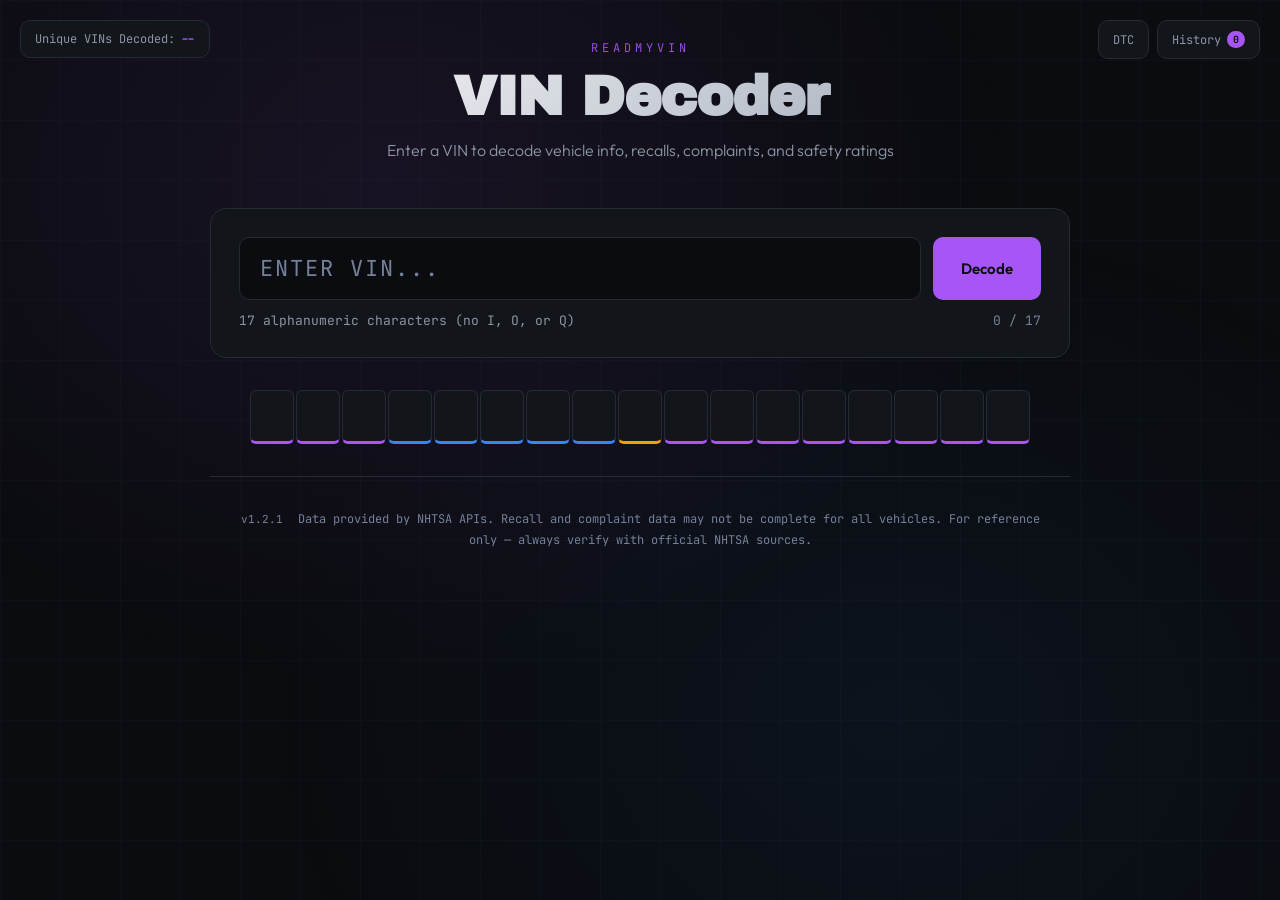
==== commit dc9b3dd5: "UI batch 1: font preconnect, color-scheme, reduced-motion (keep spinner), contrast, branding" ====
--- a/index.html
+++ b/index.html
@@ -4,6 +4,7 @@
 <meta charset="UTF-8">
 <meta name="viewport" content="width=device-width, initial-scale=1.0">
 <meta name="theme-color" content="#a855f7">
+<meta name="color-scheme" content="dark">
 <meta name="apple-mobile-web-app-capable" content="yes">
 <meta name="apple-mobile-web-app-status-bar-style" content="black-translucent">
 <meta name="apple-mobile-web-app-title" content="VIN Decoder">
@@ -13,17 +14,22 @@
 <meta property="og:description" content="Decode any VIN instantly. Get vehicle specs, safety ratings, recalls, and complaints from official NHTSA data. 100% free, no sign-up required.">
 <meta property="og:url" content="https://readmyvin.com">
 <meta property="og:site_name" content="ReadMyVIN">
-<meta property="og:image" content="https://readmyvin.com/og-image.svg">
+<meta property="og:image" content="https://readmyvin.com/og-image.png">
+<meta name="twitter:card" content="summary_large_image">
+<meta name="twitter:title" content="VIN Decoder - Free Vehicle History &amp; Recall Lookup">
+<meta name="twitter:description" content="Decode any VIN instantly. Get vehicle specs, safety ratings, recalls, and complaints from official NHTSA data.">
+<meta name="twitter:image" content="https://readmyvin.com/og-image.png">
+<link rel="canonical" href="https://readmyvin.com/">
 
 <link rel="manifest" href="manifest.json?v=2">
 <link rel="stylesheet" href="scanner.css">
 <link rel="apple-touch-icon" href="icon-180x180.png">
-<title>VIN Decoder</title>
+<title>ReadMyVIN — Free VIN Decoder</title>
 <script type="application/ld+json">
 {
   "@context": "https://schema.org",
   "@type": "WebApplication",
-  "name": "VIN Decoder",
+  "name": "ReadMyVIN VIN Decoder",
   "description": "Free VIN decoder — decode vehicle info, check recalls, browse complaints, and view safety ratings using official NHTSA data.",
   "url": "https://readmyvin.com",
   "applicationCategory": "UtilityApplication",
@@ -41,12 +47,14 @@
 }
 </script>
 <link rel="icon" type="image/svg+xml" href="data:image/svg+xml,%3Csvg xmlns='http://www.w3.org/2000/svg' viewBox='0 0 32 32'%3E%3Crect width='32' height='32' rx='6' fill='%230a0c0f'/%3E%3Crect x='1' y='1' width='30' height='30' rx='5' fill='none' stroke='%23252a35' stroke-width='1'/%3E%3Ctext x='16' y='21' text-anchor='middle' font-family='monospace' font-weight='bold' font-size='12' fill='%23a855f7'%3EVIN%3C/text%3E%3C/svg%3E">
+<link rel="preconnect" href="https://fonts.googleapis.com">
+<link rel="preconnect" href="https://fonts.gstatic.com" crossorigin>
 <link href="https://fonts.googleapis.com/css2?family=Archivo+Black&family=JetBrains+Mono:wght@400;500;700&family=Outfit:wght@300;400;500;600&display=swap" rel="stylesheet">
 <link rel="preconnect" href="https://api.nhtsa.gov">
 <style>
   *,*::before,*::after{margin:0;padding:0;box-sizing:border-box}
   html{overflow-x:clip}
-  :root{--bg:#0a0c0f;--surface:#12151a;--surface2:#1a1e26;--border:#252a35;--border-glow:#2a3a4a;--text:#e0e4ec;--text-dim:#8b95a5;--text-muted:#5a6577;--accent:#a855f7;--accent-dim:#a855f730;--accent-glow:#a855f718;--warn:#f59e0b;--error:#ef4444;--success:#10b981;--blue:#3b82f6;--purple:#a855f7;--pink:#ec4899;--orange:#f97316}
+  :root{color-scheme:dark;--bg:#0a0c0f;--surface:#12151a;--surface2:#1a1e26;--border:#252a35;--border-glow:#2a3a4a;--text:#e0e4ec;--text-dim:#8b95a5;--text-muted:#75809a;--accent:#a855f7;--accent-dim:#a855f730;--accent-glow:#a855f718;--warn:#f59e0b;--error:#ef4444;--success:#10b981;--blue:#3b82f6;--purple:#a855f7;--pink:#ec4899;--orange:#f97316}
   body{font-family:'Outfit',sans-serif;background:var(--bg);color:var(--text);min-height:100vh;overflow-x:hidden}
   body::before{content:'';position:fixed;inset:0;background:linear-gradient(var(--border)1px,transparent 1px),linear-gradient(90deg,var(--border)1px,transparent 1px);background-size:60px 60px;opacity:.15;pointer-events:none;z-index:0}
   body::after{content:'';position:fixed;inset:0;background:radial-gradient(ellipse at 30% 20%,var(--accent-glow)0%,transparent 50%),radial-gradient(ellipse at 70% 80%,#3b82f610 0%,transparent 50%);pointer-events:none;z-index:0}
@@ -55,6 +63,7 @@
   .offline-banner.show{display:block}
   @keyframes slideDown{from{transform:translateY(-100%)}to{transform:translateY(0)}}
   .header{text-align:center;margin-bottom:48px}
+  .header .brand{font-family:'JetBrains Mono',monospace;font-size:12px;letter-spacing:4px;text-transform:uppercase;color:var(--accent);margin-bottom:10px;opacity:.9}
   .header h1{font-family:'Archivo Black',sans-serif;font-size:clamp(36px,6vw,56px);letter-spacing:-1px;line-height:1.1;background:linear-gradient(135deg,#fff 0%,#99a3b3 100%);-webkit-background-clip:text;-webkit-text-fill-color:transparent}
   .header p{color:var(--text-dim);margin-top:12px;font-size:16px;font-weight:300}
   .input-zone{background:var(--surface);border:1px solid var(--border);border-radius:16px;padding:28px;margin-bottom:32px;transition:border-color .3s;position:relative}
@@ -312,6 +321,10 @@
      .input-row input{width:100% !important;flex:none !important}
      .btn{width:100% !important;flex:none !important}
    }
+  @media(prefers-reduced-motion:reduce){
+    *,*::before,*::after{transition:none!important;animation:none!important}
+    .spinner{animation:spin .8s linear infinite!important}
+  }
 </style>
 </head>
 <body>
@@ -319,6 +332,7 @@
 <div class="global-counter" id="globalCounter" title="Total unique VINs decoded globally">Unique VINs Decoded: <span class="count" id="globalCount">--</span></div>
 <div class="app">
   <div class="header">
+    <div class="brand">ReadMyVIN</div>
     <h1>VIN Decoder</h1>
     <p>Enter a VIN to decode vehicle info, recalls, complaints, and safety ratings</p>
   </div>
@@ -390,196 +404,6 @@
 
 async function hashVIN(vin){const e=new TextEncoder();const d=e.encode(vin);const h=await crypto.subtle.digest('SHA-256',d);const a=Array.from(new Uint8Array(h));return a.map(b=>b.toString(16).padStart(2,'0')).join('')}
 
-// ===== MAINTENANCE DATA =====
-let maintenanceCache = null;
-async function getMaintenanceData(make, model, year, engine){
-  if(!make||!model)return null;
-  if(!maintenanceCache){
-    try{
-      const resp = await fetch('/maintenance-data-v2.json?v=' + Date.now());
-      maintenanceCache = await resp.json();
-    }catch(e){console.warn('Failed to load maintenance data:',e);return null}
-  }
-  const vehicles = maintenanceCache.vehicles;
-  const makeKey = make.toLowerCase().replace(/[^a-z0-9]/g,'');
-  const modelKey = model.toLowerCase().replace(/[^a-z0-9]/g,'');
-  const modelYear = year ? parseInt(year) : null;
-  const engineClean = engine ? engine.toLowerCase().replace(/[^a-z0-9]/g,'') : null;
-
-  // Extract displacement from engine string (e.g., "5.0L 8-cyl V-Shaped" -> "50")
-  function getDisplacement(str){
-    if(!str)return null;
-    const m = str.match(/(\d+)\.(\d+)\s*[lL]/);
-    if(m) return m[1]+m[2]; // "5.0L" -> "50"
-    const m2 = str.replace(/[^a-z0-9]/gi,'').match(/(\d{2,3})l/i);
-    if(m2) return m2[1];
-    return null;
-  }
-  const inputDisp = getDisplacement(engine);
-
-  // Helper: check year range
-  function isYearMatch(v){
-    if(!v.years)return true;
-    const yrs = v.years.split('-');
-    if(yrs.length === 2){
-      const minYr = parseInt(yrs[0]);
-      const maxYr = parseInt(yrs[1]);
-      if(modelYear && (modelYear < minYr || modelYear > maxYr)) return false;
-    }
-    return true;
-  }
-
-  // Helper: check engine match via displacement + keywords
-  function isEngineMatch(v){
-    if(!engineClean || !v.engine)return true;
-    const entryEngineClean = v.engine.toLowerCase().replace(/[^a-z0-9]/g,'');
-    // Exact or partial string match
-    if(engineClean === entryEngineClean) return true;
-    if(engineClean.includes(entryEngineClean) || entryEngineClean.includes(engineClean)) return true;
-    // Displacement match: compare numeric displacement (e.g., "50" matches "50")
-    const entryDisp = getDisplacement(v.engine);
-    if(inputDisp && entryDisp && inputDisp === entryDisp) return true;
-    return false;
-  }
-
-  // Helper: check both year and engine
-  function isMatch(v){ return isYearMatch(v) && isEngineMatch(v); }
-
-  // Helper: score an engine match (higher = better)
-  function engineScore(v){
-    if(!engineClean || !v.engine) return 1;
-    const entryEngineClean = v.engine.toLowerCase().replace(/[^a-z0-9]/g,'');
-    if(engineClean === entryEngineClean) return 100;
-    if(engineClean.includes(entryEngineClean) || entryEngineClean.includes(engineClean)) return 80;
-    const entryDisp = getDisplacement(v.engine);
-    if(inputDisp && entryDisp && inputDisp === entryDisp) return 60;
-    return 0;
-  }
-
-  // Collect all candidate keys for a given model base name
-  function findBestForModel(baseKey){
-    const candidates = [];
-    for(const [vk, vv] of Object.entries(vehicles)){
-      if(!vk.startsWith(makeKey + '_')) continue;
-      // Key must contain the base model name
-      const keyAfterMake = vk.slice(makeKey.length + 1);
-      if(keyAfterMake === baseKey || keyAfterMake.startsWith(baseKey + '_') || keyAfterMake.startsWith(baseKey)){
-        // Verify the base model is really a prefix, not a substring of a different model
-        const afterBase = keyAfterMake.slice(baseKey.length);
-        if(afterBase === '' || afterBase.startsWith('_') || /^\d/.test(afterBase)){
-          if(isYearMatch(vv)){
-            candidates.push({key: vk, entry: vv, score: engineScore(vv)});
-          }
-        }
-      }
-    }
-    if(candidates.length === 0) return null;
-    // Sort by engine score descending, pick best
-    candidates.sort((a,b) => b.score - a.score);
-    // Only return if the best candidate has some engine relevance (score > 0), or if there's only one
-    if(candidates[0].score > 0 || candidates.length === 1) return candidates[0].entry;
-    // If no engine match at all, return the base entry (no suffix) if it exists
-    const base = candidates.find(c => c.key === makeKey + '_' + baseKey);
-    return base ? base.entry : candidates[0].entry;
-  }
-
-  // Priority matching: WRX takes precedence
-  if(modelKey.includes('wrx')){
-    if(vehicles['subaru_wrx_sti'] && isMatch(vehicles['subaru_wrx_sti'])) return vehicles['subaru_wrx_sti'];
-    if(modelYear && modelYear >= 2022 && vehicles['subaru_wrx_2022'] && isMatch(vehicles['subaru_wrx_2022'])) return vehicles['subaru_wrx_2022'];
-    if(vehicles['subaru_wrx'] && isMatch(vehicles['subaru_wrx'])) return vehicles['subaru_wrx'];
-    return null;
-  }
-
-  // Try exact key match first
-  let key = makeKey + '_' + modelKey;
-  if(vehicles[key] && isMatch(vehicles[key])) return vehicles[key];
-
-  // Try extracting the model root (e.g., "f150supercab" -> "f150")
-  const modelRoot = modelKey.match(/^([a-z]*\d+|[a-z]+)/);
-  const baseModel = modelRoot ? modelRoot[1] : modelKey;
-  if(baseModel !== modelKey){
-    const result = findBestForModel(baseModel);
-    if(result) return result;
-  }
-
-  // Try known model patterns (handles cases like "grandcherokee" -> "grand_cherokee")
-  const knownModels = [
-    'f150','f250','f350','silverado','sierra','camry','corolla','rav4','chr',
-    'civic','accord','crv','cr_v','altima','sentra','rogue','sonata','elantra',
-    'tucson','sportage','sorento','jetta','golf','outback','forester',
-    'crosstrek','ascent','brz','impreza','legacy','wrangler','challenger',
-    'charger','grandcherokee','grand_cherokee','cherokee','compass','renegade',
-    'gladiator','model3','modely','models','modelx','cybertruck',
-    'cclass','c300','c43','sclass','glc','gla','gle','e350','e53',
-    '3series','4series','5series','x3','x5','m3',
-    'a3','a4','a6','q3','q5','q7','etron',
-    'es','rx','is','nx','ux','lx','gx','rc',
-    'tlx','rdx','mdx','nsx','cdx',
-    'q50','q60','qx50','qx60','qx80',
-    's60','s90','xc40','xc60','xc90',
-    'macan','cayenne','911',
-    'tahoe','suburban','equinox','traverse','blazer','colorado','camaro',
-    'explorer','escape','edge','expedition','ranger','bronco','maverick',
-    'transit','ecosport','focus','fusion','mustang','territory',
-    'durango','ram1500','ram2500','ram3500',
-    'carnival','seltos','forte','telluride','k5','soul',
-    'palisade','santafe','kona','venue',
-    'armada','titan','frontier','pathfinder','maxima',
-    'pilot','odyssey','ridgeline','hrv','hr_v',
-    'highlander','tacoma','4runner','tundra','sequoia','sienna',
-    'malibu',
-    'sierra','terrain','acadia','yukon','canyon',
-    'cx5','cx9','cx50','mazda3','miata','mx5',
-    'escalade','xt5','ct5',
-    'navigator','aviator','corsair',
-    'g70','g80','gv70','gv80'
-  ];
-  for(const known of knownModels){
-    const knownClean = known.replace(/[^a-z0-9]/g,'');
-    if(modelKey.includes(knownClean)){
-      // Try direct key
-      key = makeKey + '_' + known;
-      if(vehicles[key] && isMatch(vehicles[key])) return vehicles[key];
-      // Try with underscore variant
-      key = makeKey + '_' + knownClean;
-      if(vehicles[key] && isMatch(vehicles[key])) return vehicles[key];
-      // Try best engine-specific match for this model
-      const result = findBestForModel(knownClean);
-      if(result) return result;
-      // Also try the underscore variant as base
-      if(known.includes('_')){
-        const result2 = findBestForModel(known);
-        if(result2) return result2;
-      }
-    }
-  }
-
-  // Final fallback: scan all entries for this make, match by entry name
-  const modelWords = model.toLowerCase().split(/[\s\-]+/).filter(w => w.length > 1);
-  let bestFallback = null, bestFallbackScore = 0;
-  for(const [vk, vv] of Object.entries(vehicles)){
-    if(!vk.startsWith(makeKey + '_')) continue;
-    if(!isYearMatch(vv)) continue;
-    const entryName = (vv.name||'').toLowerCase();
-    // Count how many model words appear in the entry name
-    let nameScore = 0;
-    for(const w of modelWords){
-      if(entryName.includes(w)) nameScore++;
-    }
-    if(nameScore === 0) continue;
-    const eScore = engineScore(vv);
-    const totalScore = nameScore * 100 + eScore;
-    if(totalScore > bestFallbackScore){
-      bestFallbackScore = totalScore;
-      bestFallback = vv;
-    }
-  }
-  if(bestFallback) return bestFallback;
-
-  return null;
-}
-
 // ===== UI =====
 function card(l,val,det,ex){if(!val)return'';return`<div class="result-card${ex?' '+ex:''}"><div class="label">${l}</div><div class="value">${esc(val)}</div>${det?`<div class="detail">${esc(det)}</div>`:''}</div>`}
 function section(t,c,cards){const f=cards.filter(Boolean);if(!f.length)return'';return`<div class="section-title"><div class="dot" style="background:${c}"></div>${t}</div><div class="results-grid">${f.join('')}</div>`}
@@ -675,16 +499,18 @@
 }
 function renderTSBItem(t,isLoadMore,index=0){
   const date=parseTSBDate(t.comm_date);
-  const title=parseTSBTitle(t.external_id,t.description);
+  const title=t.tsb_number?t.tsb_number:parseTSBTitle(t.external_id,t.description);
   const category=getTSBCategory(t.description,t.system);
   const catClass=category?`tsb-cat-${category}`:'tsb-cat';
   const categoryHtml=category?`<span class="item-flag ${catClass}">${category}</span>`:'';
+  const typeTag=t.tsb_type?`<span class="tsb-system-tag">${esc(t.tsb_type)}</span>`:'';
+  const supFlag=t.superseded?`<span class="item-flag" style="background:#3a3f4b;color:#cbd5e1">superseded${t.superseded_by?' by '+esc(t.superseded_by):''}</span>`:'';
   const systemName=cleanSystemName(t.system);
   const systemHtml=systemName?`<span class="tsb-system-tag">${esc(systemName)}</span>`:'';
   const preview=truncateText(t.description,150);
   const bodyHtml=highlightSeverity(t.description||'No description available.');
   const delay=index>=0?`animation-delay:${index*50}ms`:'';
-  const itemHtml=`<div class="item-card tsb-card tsb-item" ${delay} data-cat="${category||''}" data-system="${esc(t.system||'')}" data-desc="${esc((t.description||'').toLowerCase())}"><div class="item-header" onclick="toggleItem(this)"><div class="item-left"><div class="item-title">${esc(title)}</div><div class="item-subtitle"><span>${date}</span>${categoryHtml}${systemHtml}</div>${preview?`<div class="tsb-preview">${esc(preview)}</div>`:''}</div><span class="item-chevron">&#9660;</span></div><div class="item-detail"><div class="item-detail-inner"><div class="item-body">${bodyHtml}</div></div></div></div>`;
+  const itemHtml=`<div class="item-card tsb-card tsb-item${t.superseded?' tsb-superseded':''}" ${delay}${t.superseded?' style="opacity:.6"':''} data-cat="${category||''}" data-system="${esc(t.system||'')}" data-desc="${esc((t.description||'').toLowerCase())}"><div class="item-header" onclick="toggleItem(this)"><div class="item-left"><div class="item-title">${esc(title)}</div><div class="item-subtitle"><span>${date}</span>${categoryHtml}${typeTag}${supFlag}${systemHtml}</div>${preview?`<div class="tsb-preview">${esc(preview)}</div>`:''}</div><span class="item-chevron">&#9660;</span></div><div class="item-detail"><div class="item-detail-inner"><div class="item-body">${bodyHtml}</div></div></div></div>`;
   if(isLoadMore){
     const tsbItems=document.querySelector('#tsb-section-container .tsb-items');
     if(tsbItems)tsbItems.insertAdjacentHTML('beforeend',itemHtml);
@@ -693,10 +519,26 @@
   }
 }
 
+function reloadTSBs(cb){
+  const c=document.getElementById('tsb-section-container');
+  if(!c)return;
+  const placeholder=document.createElement('button');
+  placeholder.className='tsb-btn';
+  placeholder.dataset.make=c.dataset.make;
+  placeholder.dataset.model=c.dataset.model;
+  placeholder.dataset.year=c.dataset.year;
+  placeholder.dataset.search=c.dataset.search||'';
+  placeholder.dataset.includeSuperseded=cb.checked?'1':'';
+  placeholder.style.display='none';
+  c.replaceWith(placeholder);
+  loadTSBs(placeholder);
+}
+
 async function loadTSBs(btn){
   const make=btn.dataset.make,model=btn.dataset.model,year=btn.dataset.year;
   const offset=parseInt(btn.dataset.offset)||0;
   const search=btn.dataset.search||'';
+  const includeSuperseded=btn.dataset.includeSuperseded==='1';
   const isLoadMore=offset>0;
   
   if(!make||!model||!year){
@@ -713,6 +555,7 @@
   try{
     let url=`/api/tsbs?make=${enc(make)}&model=${enc(model)}&year=${year}&max=20&offset=${offset}`;
     if(search)url+=`&search=${enc(search)}`;
+    if(includeSuperseded)url+='&include_superseded=1';
     const data=await apiFetch(url);
     const results=data.results||[];
     const total=data.total||0;
@@ -731,11 +574,12 @@
     
     // First load - create header with search and filters
     if(offset===0){
-      tsbHtml='<div id="tsb-section-container">';
+      tsbHtml=`<div id="tsb-section-container" data-make="${esc(make)}" data-model="${esc(model)}" data-year="${esc(year)}" data-search="${esc(search)}" data-include-superseded="${includeSuperseded?'1':''}">`;
       tsbHtml+='<div class="section-title tsb-section"><div class="dot" style="background:var(--blue)"></div>TSBs & Service Bulletins</div>';
       tsbHtml+=`<div class="count-badge" id="tsb-count-badge">${total>0?total:results.length} bulletin${(total>0?total:results.length)>1?'s':''} found</div>`;
       // Search bar
       tsbHtml+=`<div class="tsb-search-bar"><input type="text" class="tsb-search-input" id="tsb-search" placeholder="Search TSBs..." data-make="${esc(make)}" data-model="${esc(model)}" data-year="${esc(year)}" oninput="filterTSBsLocal(this)"></div>`;
+      tsbHtml+=`<label style="display:flex;align-items:center;gap:8px;margin-bottom:12px;font-size:13px;color:var(--text-dim);font-family:'JetBrains Mono',monospace;cursor:pointer"><input type="checkbox" id="tsbShowSuperseded" ${includeSuperseded?'checked':''} onchange="reloadTSBs(this)"> Show superseded bulletins</label>`;
       // Category filter pills
       const cats=new Map();
       results.forEach(t=>{const c=getTSBCategory(t.description,t.system);if(c){cats.set(c,(cats.get(c)||0)+1)}});
@@ -986,8 +830,6 @@
   if(!r){load.classList.remove('active');btn.disabled=false;btn.textContent='Decode';const errMsg=navigator.onLine?'Could not reach NHTSA decode API. Check your internet connection.':'You appear to be offline. Check your connection and try again.';setError(errMsg,true);res.innerHTML='';res.classList.add('active');return}
 
   const make=v(r.Make),model=v(r.Model),year=v(r.ModelYear),trim=v(r.Trim),series=v(r.Series)||v(r.Series2);
-  // Use engineStr function to get engine like the display does (e.g., "2.5L Turbo")
-  const engine = engineStr(r);
   // Combine model + trim for full model name (e.g., "Impreza" + "WRX" = "Impreza WRX")
   const fullModel = (trim && model && trim.toLowerCase().includes(model.toLowerCase().split(' ')[0])) 
     ? model + ' ' + trim 
@@ -1039,42 +881,6 @@
   // Brakes
   html+=section('Brakes','var(--orange)',[card('Brake System',v(r.BrakeSystemType)),card('Brake Description',v(r.BrakeSystemDesc)),card('ABS',v(r.ABS)),card('ESC',v(r.ESC)),card('Traction Control',v(r.TractionControl)),card('Dynamic Brake Support',v(r.DynamicBrakeSupport))]);
 
-  // Fluids & Filters
-  const mainData = await getMaintenanceData(make, fullModel, year, engine);
-  if(mainData){
-    const isElectric = mainData.oil && (mainData.oil.type === 'Electric' || mainData.oil.viscosity === 'N/A');
-    const fluidCards = [];
-    if(mainData.oil && !isElectric){
-      const oilDetails = [];
-      if(mainData.oil.type) oilDetails.push(mainData.oil.type);
-      if(mainData.oil.capacityWithFilter && mainData.oil.capacityWithFilter !== '0') oilDetails.push(`${mainData.oil.capacityWithFilter} qt w/filter`);
-      if(mainData.oil.capacityWithoutFilter && mainData.oil.capacityWithoutFilter !== '0') oilDetails.push(`${mainData.oil.capacityWithoutFilter} qt w/o filter`);
-      fluidCards.push(card('Engine Oil',mainData.oil.viscosity,oilDetails.join(' · ')||null));
-    }
-    if(mainData.transmission)fluidCards.push(card('Transmission Fluid',mainData.transmission.fluid,mainData.transmission.capacity && mainData.transmission.capacity !== '0' ?`${mainData.transmission.capacity} qt`:null));
-    if(mainData.coolant){
-      let coolVal = mainData.coolant.type || 'Coolant';
-      if(mainData.coolant.color && mainData.coolant.color.toLowerCase() !== 'orange') coolVal = mainData.coolant.color + ' ' + coolVal;
-      if(coolVal.toLowerCase().includes('orange')) coolVal = 'Motorcraft Orange Coolant';
-      let coolDetail = mainData.coolant.capacity && mainData.coolant.capacity !== '0' ? `${mainData.coolant.capacity} gal` : '';
-      fluidCards.push(card('Coolant', coolVal, coolDetail || null));
-    }
-    if(mainData.brakeFluid)fluidCards.push(card('Brake Fluid',mainData.brakeFluid));
-    if(mainData.powerSteering && mainData.powerSteering !== 'Electric Power Steering')fluidCards.push(card('Power Steering',mainData.powerSteering));
-    if(mainData.differential){
-      if(mainData.differential.front)fluidCards.push(card('Front Diff',mainData.differential.front.fluid));
-      if(mainData.differential.rear)fluidCards.push(card('Rear Diff',mainData.differential.rear.fluid));
-    }
-    if(mainData.transferCase)fluidCards.push(card('Transfer Case',mainData.transferCase));
-    if(mainData.filters){
-      if(mainData.filters.oil && !isElectric)fluidCards.push(card('Oil Filter',mainData.filters.oil));
-      if(mainData.filters.air)fluidCards.push(card('Air Filter',mainData.filters.air));
-      if(mainData.filters.cabin)fluidCards.push(card('Cabin Filter',mainData.filters.cabin));
-    }
-    if(mainData.drainBolt && mainData.drainBolt.torqueNm && mainData.drainBolt.torqueNm !== '0')fluidCards.push(card('Drain Bolt Torque',`${mainData.drainBolt.torqueNm} N·m`,`${mainData.drainBolt.socketMm}mm socket`));
-    if(mainData.note)fluidCards.push(card('Note',mainData.note));
-    if(fluidCards.length>0)html+=section('Fluids & Filters','var(--success)',fluidCards);
-  }
 
   // Safety
   html+=section('Safety & ADAS','var(--warn)',[card('TPMS',v(r.TPMS)),card('Front Airbags',v(r.AirBagLocFront)),card('Side Airbags',v(r.AirBagLocSide)),card('Curtain Airbags',v(r.AirBagLocCurtain)),card('Knee Airbags',v(r.AirBagLocKnee)),card('Seat Belt Pretensioner',v(r.Pretensioner)),card('Seat Belt Type',v(r.SeatBeltsAll)),card('Forward Collision Warning',v(r.ForwardCollisionWarning)),card('Auto Emergency Braking',v(r.AutomaticEmergencyBraking)),card('Crash Imminent Braking',v(r.CIB)),card('Pedestrian AEB',v(r.PedestrianAutomaticEmergencyBraking)),card('Lane Departure Warning',v(r.LaneDepartureWarning)),card('Lane Keeping',v(r.LaneKeepSystem)||v(r.LaneCenteringAssistance)),card('Blind Spot Monitor',v(r.BlindSpotMon)),card('Blind Spot Intervention',v(r.BlindSpotIntervention)),card('Rear Cross Traffic',v(r.RearCrossTrafficAlert)),card('Backup Camera',v(r.BackupCamera)),card('Rear Auto Braking',v(r.RearAutomaticEmergencyBraking)),card('Park Assist',v(r.ParkAssist)),card('Adaptive Cruise',v(r.AdaptiveCruiseControl)),card('Auto Reverse',v(r.AutoReverseSystem)),card('SAE Automation Level',v(r.SAEAutomationLevel)?`Level ${v(r.SAEAutomationLevel)}`:null,v(r.SAEAutomationLevel_to)?`Up to Level ${v(r.SAEAutomationLevel_to)}`:null),card('Daytime Running Lights',v(r.DaytimeRunningLight)),card('Headlamp Type',v(r.HeadlampLightSource)),card('Adaptive Headlights',v(r.AdaptiveDrivingBeam)),card('Semi-Auto Headlamp',v(r.SemiautomaticHeadlampBeamSwitching)),card('Keyless Ignition',v(r.KeylessIgnition)),card('Event Data Recorder',v(r.EDR))]);
@@ -1429,6 +1235,7 @@
 
 function updateGlobalCounter(){
   if(counterUpdating) return;
+  if(document.hidden) return;
   counterUpdating = true;
   fetch('/counter',{signal:AbortSignal.timeout(5000)}).then(r=>r.json()).then(d=>{
     counterFailCount=0;
@@ -1444,7 +1251,8 @@
   }).finally(()=>{counterUpdating=false})
 }
 
-setInterval(updateGlobalCounter, 5000);
+setInterval(updateGlobalCounter, 30000);
+document.addEventListener('visibilitychange',()=>{if(!document.hidden) updateGlobalCounter()});
 
 async function incrementGlobalCounter(vin){
   if(counterIncrementing) return;
